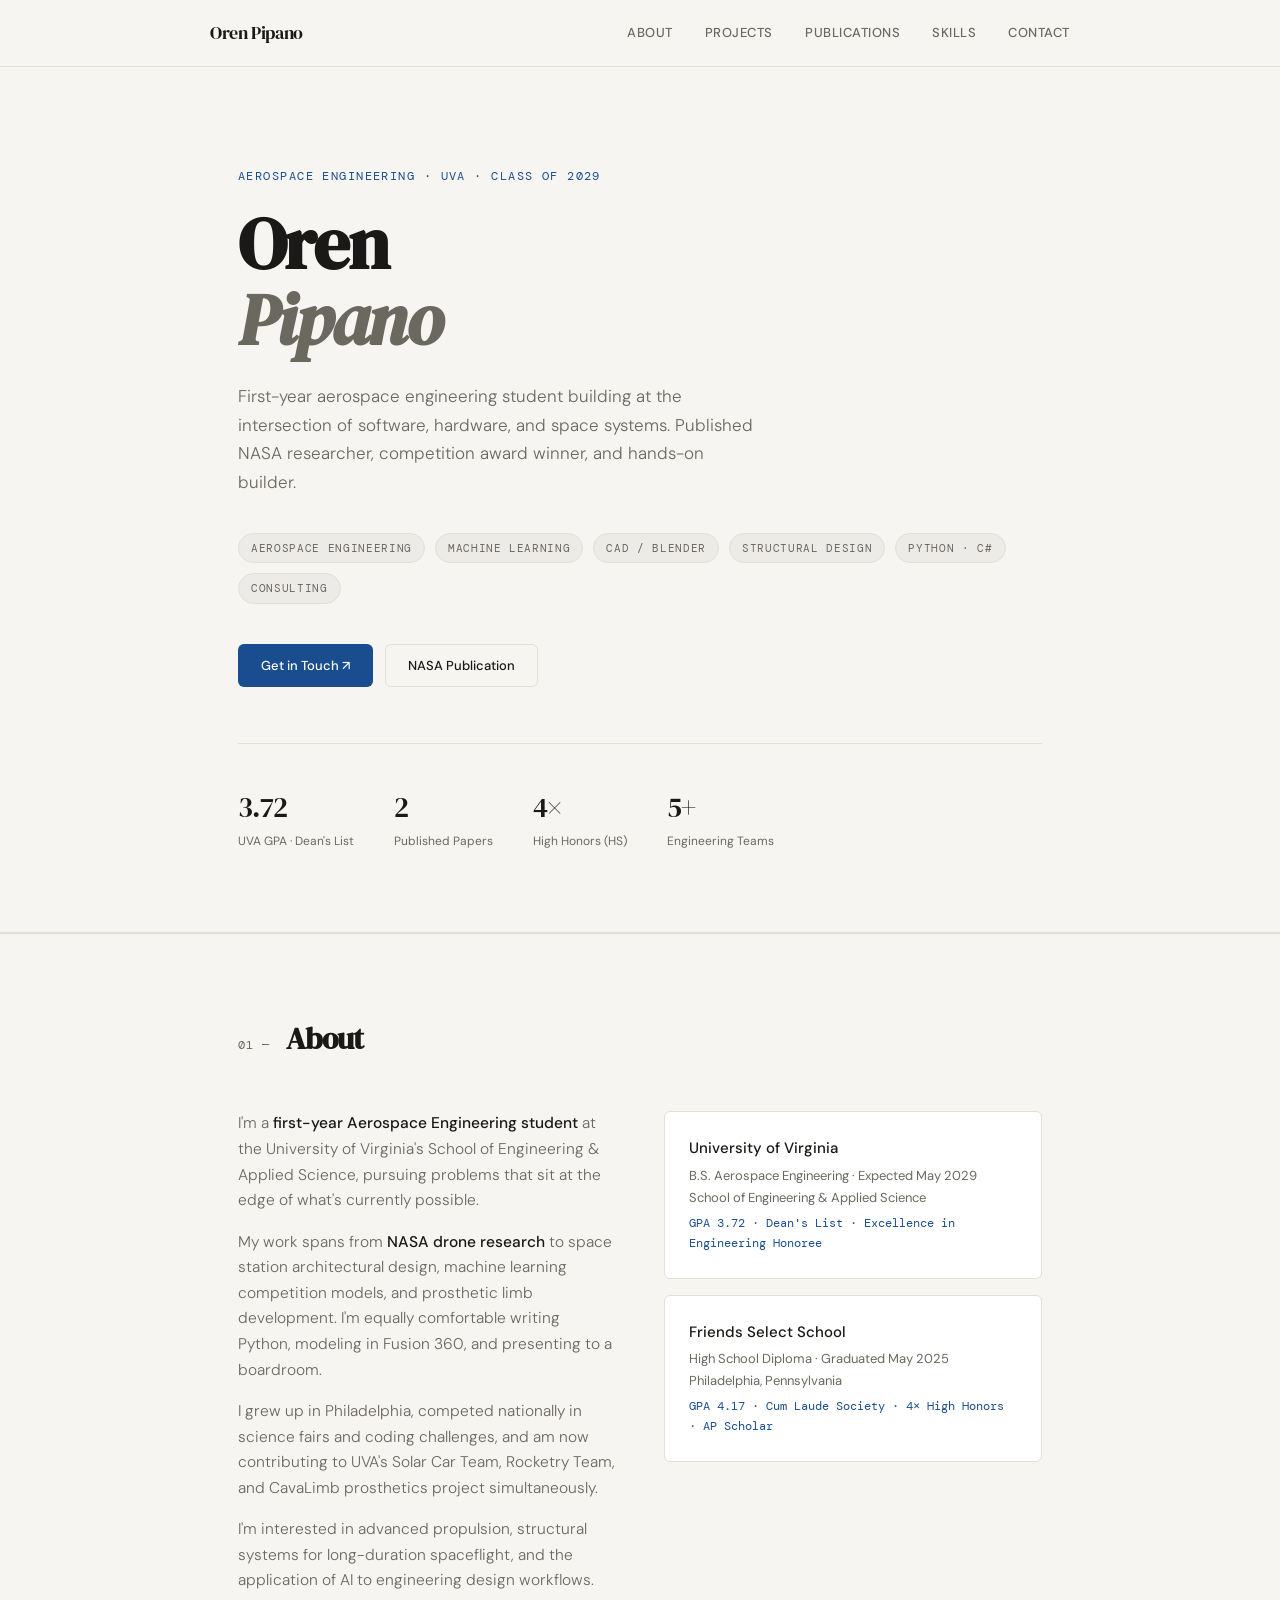
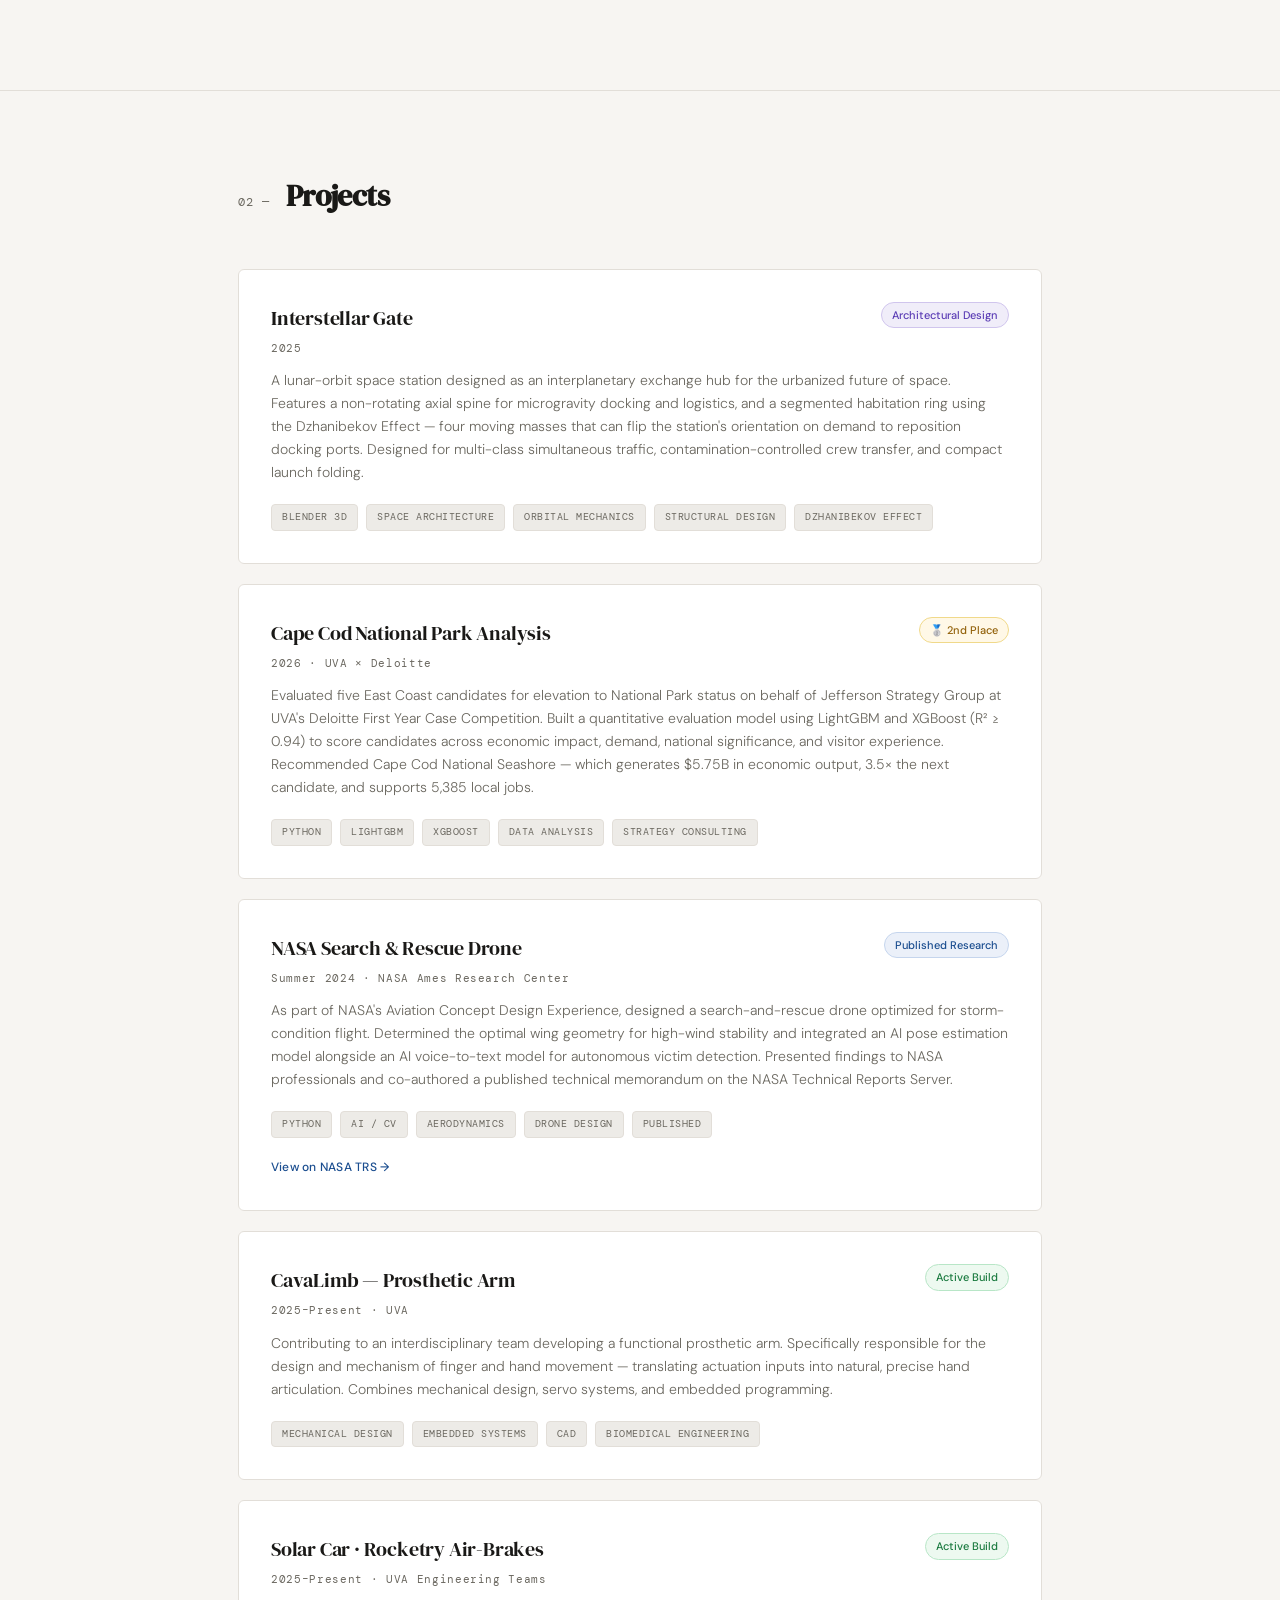
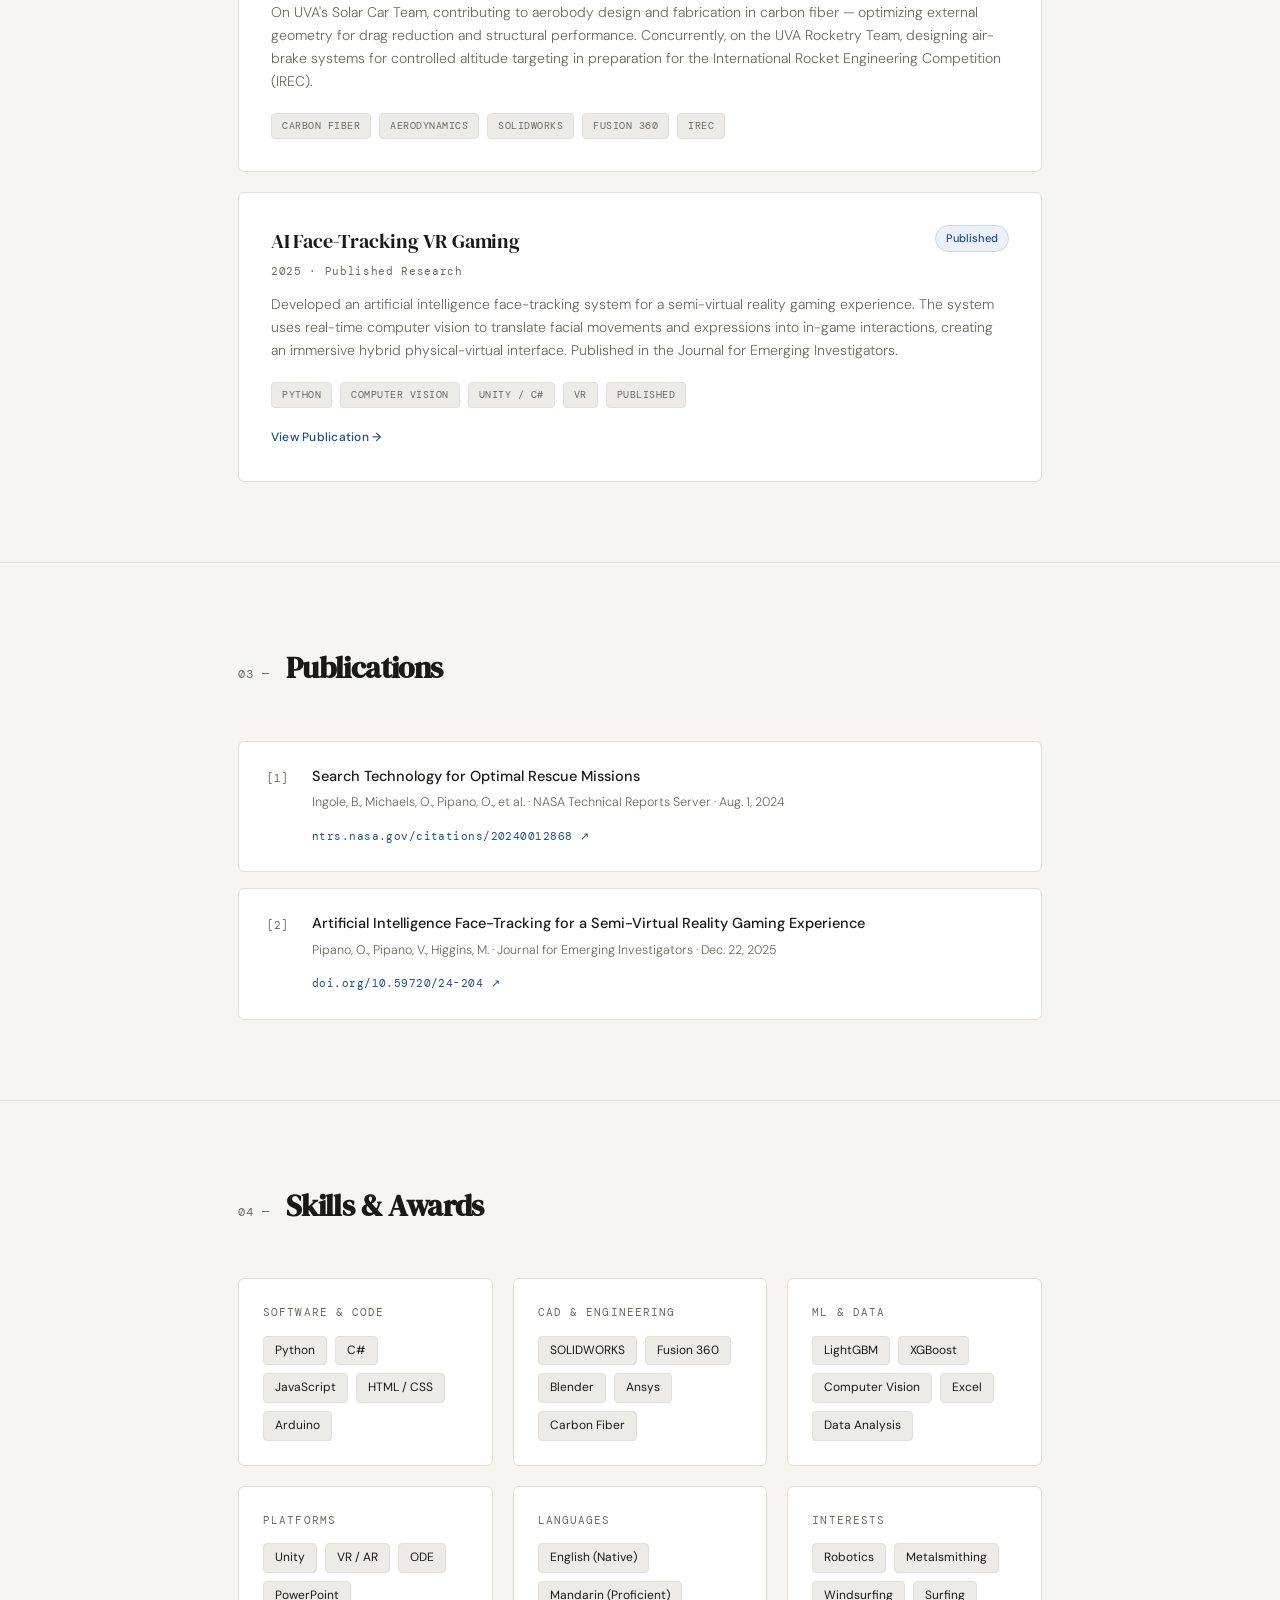
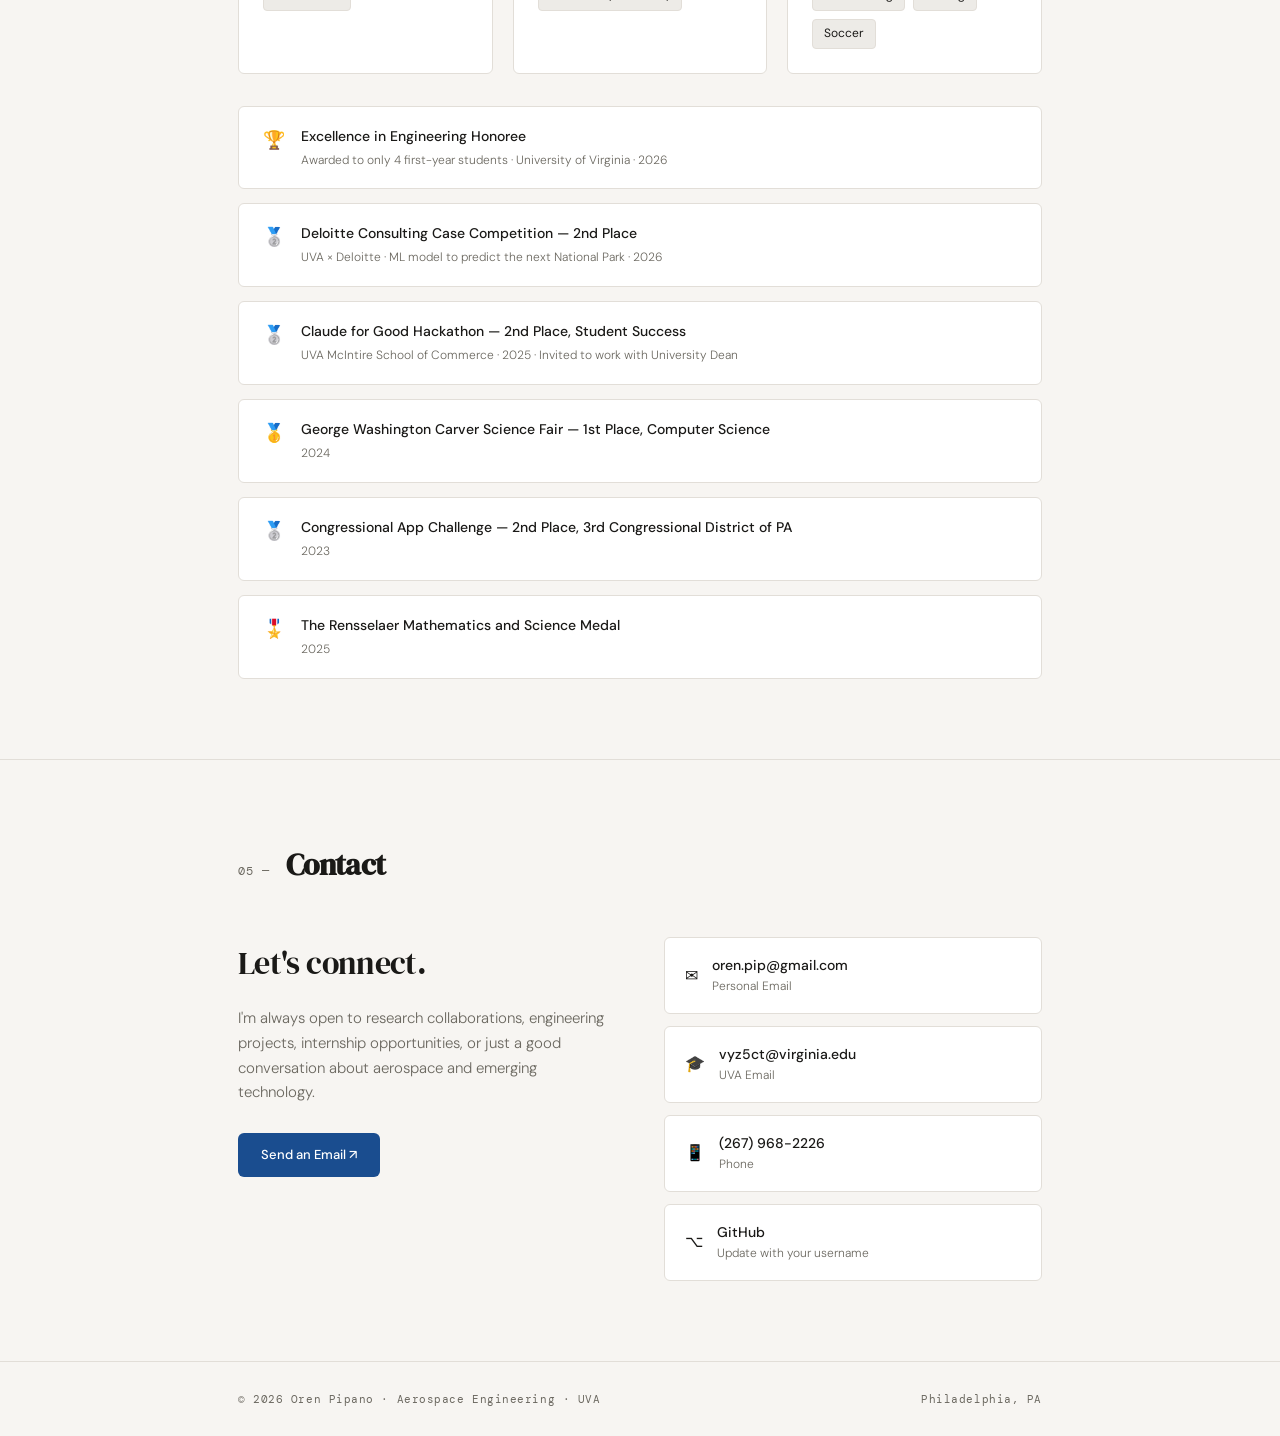
==== index (1).html @ 5d264f98 "Add files via upload" ====
<!DOCTYPE html>
<html lang="en">
<head>
  <meta charset="UTF-8" />
  <meta name="viewport" content="width=device-width, initial-scale=1.0" />
  <title>Oren Pipano — Aerospace Engineering</title>
  <link rel="preconnect" href="https://fonts.googleapis.com">
  <link rel="preconnect" href="https://fonts.gstatic.com" crossorigin>
  <link href="https://fonts.googleapis.com/css2?family=DM+Serif+Display:ital@0;1&family=DM+Mono:wght@300;400;500&family=DM+Sans:ital,opsz,wght@0,9..40,300;0,9..40,400;0,9..40,500;1,9..40,300&display=swap" rel="stylesheet">
  <style>
    /* ─── RESET & BASE ─────────────────────────────────── */
    *, *::before, *::after { box-sizing: border-box; margin: 0; padding: 0; }

    :root {
      --bg:        #F7F5F2;
      --surface:   #FFFFFF;
      --ink:       #1A1917;
      --ink-muted: #6B6860;
      --accent:    #1A4D8F;
      --accent-lt: #EBF0F9;
      --border:    #E2DED8;
      --tag-bg:    #EDEBE7;
      --radius:    6px;
      --max:       860px;
      --transition: 0.22s ease;
    }

    html { scroll-behavior: smooth; }

    body {
      font-family: 'DM Sans', sans-serif;
      background: var(--bg);
      color: var(--ink);
      font-size: 15px;
      line-height: 1.65;
      -webkit-font-smoothing: antialiased;
    }

    a { color: inherit; text-decoration: none; }
    img { display: block; max-width: 100%; }

    /* ─── LAYOUT ───────────────────────────────────────── */
    .container { max-width: var(--max); margin: 0 auto; padding: 0 28px; }

    section { padding: 80px 0; }
    section + section { border-top: 1px solid var(--border); }

    /* ─── NAV ──────────────────────────────────────────── */
    nav {
      position: sticky; top: 0; z-index: 100;
      background: rgba(247,245,242,0.92);
      backdrop-filter: blur(12px);
      border-bottom: 1px solid var(--border);
      padding: 18px 28px;
    }

    .nav-inner {
      max-width: var(--max); margin: 0 auto;
      display: flex; align-items: center; justify-content: space-between;
    }

    .nav-logo {
      font-family: 'DM Serif Display', serif;
      font-size: 18px; letter-spacing: -0.02em;
    }

    .nav-links {
      display: flex; gap: 32px; list-style: none;
    }

    .nav-links a {
      font-size: 13px; font-weight: 500; letter-spacing: 0.04em;
      text-transform: uppercase; color: var(--ink-muted);
      transition: color var(--transition);
    }
    .nav-links a:hover { color: var(--ink); }

    /* ─── HERO ─────────────────────────────────────────── */
    #hero {
      padding: 100px 0 80px;
      border-bottom: 1px solid var(--border);
    }

    .hero-eyebrow {
      font-family: 'DM Mono', monospace;
      font-size: 12px; font-weight: 400;
      letter-spacing: 0.12em; text-transform: uppercase;
      color: var(--accent); margin-bottom: 20px;
    }

    .hero-name {
      font-family: 'DM Serif Display', serif;
      font-size: clamp(42px, 7vw, 72px);
      line-height: 1.05; letter-spacing: -0.03em;
      margin-bottom: 24px;
    }

    .hero-name em {
      font-style: italic; color: var(--ink-muted);
    }

    .hero-desc {
      max-width: 520px;
      font-size: 17px; font-weight: 300;
      color: var(--ink-muted); line-height: 1.7;
      margin-bottom: 36px;
    }

    .hero-pills {
      display: flex; flex-wrap: wrap; gap: 10px;
      margin-bottom: 40px;
    }

    .pill {
      font-family: 'DM Mono', monospace;
      font-size: 11px; letter-spacing: 0.06em;
      text-transform: uppercase;
      background: var(--tag-bg); color: var(--ink-muted);
      border: 1px solid var(--border);
      padding: 5px 12px; border-radius: 100px;
    }

    .hero-cta {
      display: flex; gap: 12px; align-items: center;
    }

    .btn {
      display: inline-flex; align-items: center; gap: 8px;
      font-size: 13px; font-weight: 500;
      padding: 10px 22px; border-radius: var(--radius);
      transition: all var(--transition); cursor: pointer;
      border: 1px solid transparent;
    }

    .btn-primary {
      background: var(--accent); color: #fff;
    }
    .btn-primary:hover { background: #163f75; }

    .btn-ghost {
      background: transparent; color: var(--ink);
      border-color: var(--border);
    }
    .btn-ghost:hover { background: var(--surface); border-color: var(--ink-muted); }

    .hero-stats {
      display: flex; gap: 40px; margin-top: 56px;
      padding-top: 40px; border-top: 1px solid var(--border);
    }

    .stat-num {
      font-family: 'DM Serif Display', serif;
      font-size: 28px; letter-spacing: -0.02em;
    }

    .stat-label {
      font-size: 12px; color: var(--ink-muted);
      font-weight: 400; margin-top: 2px;
    }

    /* ─── SECTION HEADERS ──────────────────────────────── */
    .section-header {
      display: flex; align-items: baseline;
      gap: 16px; margin-bottom: 48px;
    }

    .section-title {
      font-family: 'DM Serif Display', serif;
      font-size: 30px; letter-spacing: -0.02em;
    }

    .section-num {
      font-family: 'DM Mono', monospace;
      font-size: 12px; color: var(--ink-muted);
      letter-spacing: 0.08em;
    }

    /* ─── ABOUT ────────────────────────────────────────── */
    .about-grid {
      display: grid; grid-template-columns: 1fr 1fr; gap: 48px;
    }

    .about-text p {
      color: var(--ink-muted); margin-bottom: 16px;
      font-weight: 300; font-size: 15.5px;
    }

    .about-text p strong { color: var(--ink); font-weight: 500; }

    .edu-card {
      background: var(--surface); border: 1px solid var(--border);
      border-radius: var(--radius); padding: 24px;
      margin-bottom: 16px;
    }

    .edu-school {
      font-weight: 500; font-size: 15px; margin-bottom: 4px;
    }
    .edu-degree {
      font-size: 13px; color: var(--ink-muted); margin-bottom: 6px;
    }
    .edu-gpa {
      font-family: 'DM Mono', monospace;
      font-size: 12px; color: var(--accent);
    }

    /* ─── PROJECTS ─────────────────────────────────────── */
    .projects-grid {
      display: grid; gap: 20px;
    }

    .project-card {
      background: var(--surface);
      border: 1px solid var(--border);
      border-radius: var(--radius);
      padding: 32px;
      transition: all var(--transition);
      position: relative; overflow: hidden;
    }

    .project-card::before {
      content: '';
      position: absolute; left: 0; top: 0; bottom: 0;
      width: 3px; background: var(--accent);
      transform: scaleY(0); transform-origin: bottom;
      transition: transform 0.3s ease;
    }

    .project-card:hover { border-color: #c8c4be; box-shadow: 0 4px 24px rgba(0,0,0,0.07); }
    .project-card:hover::before { transform: scaleY(1); }

    .project-top {
      display: flex; justify-content: space-between;
      align-items: flex-start; margin-bottom: 12px;
    }

    .project-title {
      font-family: 'DM Serif Display', serif;
      font-size: 20px; letter-spacing: -0.01em;
    }

    .project-year {
      font-family: 'DM Mono', monospace;
      font-size: 11px; color: var(--ink-muted);
      letter-spacing: 0.06em; margin-top: 4px;
    }

    .project-badge {
      font-size: 11px; font-weight: 500;
      padding: 3px 10px; border-radius: 100px;
      white-space: nowrap;
    }

    .badge-award { background: #FFF8E7; color: #92610A; border: 1px solid #F0D98A; }
    .badge-research { background: #EBF0F9; color: var(--accent); border: 1px solid #C5D5ED; }
    .badge-design { background: #F0EDF9; color: #5B3DB5; border: 1px solid #D0C5ED; }
    .badge-engineering { background: #EDF9F0; color: #1A7A3F; border: 1px solid #B8E6C7; }
    .badge-placeholder { background: var(--tag-bg); color: var(--ink-muted); border: 1px solid var(--border); }

    .project-desc {
      font-size: 14px; color: var(--ink-muted);
      font-weight: 300; line-height: 1.65;
      margin-bottom: 20px;
    }

    .project-tags {
      display: flex; flex-wrap: wrap; gap: 8px;
    }

    .tag {
      font-family: 'DM Mono', monospace;
      font-size: 10px; letter-spacing: 0.05em; text-transform: uppercase;
      background: var(--tag-bg); color: var(--ink-muted);
      border: 1px solid var(--border);
      padding: 4px 10px; border-radius: 4px;
    }

    .project-link {
      display: inline-flex; align-items: center; gap: 6px;
      margin-top: 20px;
      font-size: 12px; font-weight: 500; color: var(--accent);
      letter-spacing: 0.02em;
      transition: gap var(--transition);
    }
    .project-link:hover { gap: 10px; }



    /* ─── PUBLICATIONS ─────────────────────────────────── */
    .pub-list { display: grid; gap: 16px; }

    .pub-card {
      background: var(--surface);
      border: 1px solid var(--border);
      border-radius: var(--radius);
      padding: 24px 28px;
      display: flex; gap: 24px;
      align-items: flex-start;
      transition: border-color var(--transition);
    }
    .pub-card:hover { border-color: #c8c4be; }

    .pub-num {
      font-family: 'DM Mono', monospace;
      font-size: 11px; color: var(--ink-muted);
      margin-top: 3px; flex-shrink: 0;
    }

    .pub-title {
      font-size: 14.5px; font-weight: 500;
      margin-bottom: 6px; line-height: 1.4;
    }

    .pub-meta {
      font-size: 12.5px; color: var(--ink-muted);
      font-weight: 300; margin-bottom: 10px;
    }

    .pub-link {
      font-family: 'DM Mono', monospace;
      font-size: 11px; color: var(--accent);
      letter-spacing: 0.04em;
    }

    /* ─── SKILLS ───────────────────────────────────────── */
    .skills-grid {
      display: grid; grid-template-columns: repeat(3, 1fr); gap: 20px;
    }

    .skill-group {
      background: var(--surface);
      border: 1px solid var(--border);
      border-radius: var(--radius);
      padding: 24px;
    }

    .skill-group-title {
      font-family: 'DM Mono', monospace;
      font-size: 11px; letter-spacing: 0.1em; text-transform: uppercase;
      color: var(--ink-muted); margin-bottom: 14px;
    }

    .skill-items {
      display: flex; flex-wrap: wrap; gap: 8px;
    }

    .skill-chip {
      font-size: 12px; font-weight: 400;
      background: var(--tag-bg); color: var(--ink);
      border: 1px solid var(--border);
      padding: 4px 11px; border-radius: 4px;
    }

    /* Awards */
    .awards-list { display: grid; gap: 14px; margin-top: 32px; }

    .award-item {
      display: flex; gap: 16px; align-items: flex-start;
      padding: 18px 24px;
      background: var(--surface);
      border: 1px solid var(--border);
      border-radius: var(--radius);
    }

    .award-icon {
      font-size: 18px; flex-shrink: 0; margin-top: 1px;
    }

    .award-name {
      font-size: 14px; font-weight: 500; margin-bottom: 3px;
    }

    .award-org {
      font-size: 12px; color: var(--ink-muted); font-weight: 300;
    }

    /* ─── CONTACT ──────────────────────────────────────── */
    #contact { padding: 80px 0; }

    .contact-inner {
      display: grid; grid-template-columns: 1fr 1fr; gap: 48px;
      align-items: start;
    }

    .contact-heading {
      font-family: 'DM Serif Display', serif;
      font-size: 32px; letter-spacing: -0.02em;
      margin-bottom: 16px;
    }

    .contact-sub {
      font-size: 15px; color: var(--ink-muted);
      font-weight: 300; margin-bottom: 28px; line-height: 1.65;
    }

    .contact-links { display: grid; gap: 12px; }

    .contact-link-item {
      display: flex; align-items: center; gap: 14px;
      padding: 16px 20px;
      background: var(--surface);
      border: 1px solid var(--border);
      border-radius: var(--radius);
      font-size: 14px; font-weight: 500;
      transition: all var(--transition);
    }
    .contact-link-item:hover {
      border-color: var(--accent);
      background: var(--accent-lt);
      color: var(--accent);
    }

    .contact-icon { font-size: 16px; }

    .contact-detail {
      font-size: 12px; color: var(--ink-muted); font-weight: 300;
    }

    /* ─── FOOTER ───────────────────────────────────────── */
    footer {
      border-top: 1px solid var(--border);
      padding: 28px;
      display: flex; justify-content: space-between; align-items: center;
    }

    .footer-text {
      font-family: 'DM Mono', monospace;
      font-size: 11px; color: var(--ink-muted); letter-spacing: 0.05em;
    }

    /* ─── RESPONSIVE ───────────────────────────────────── */

    /* Prevent any horizontal overflow */
    html, body { overflow-x: hidden; width: 100%; }

    /* Fluid container */
    .container { 
      width: 100%; 
      padding: 0 clamp(16px, 4vw, 28px); 
    }

    @media (max-width: 900px) {
      .skills-grid { grid-template-columns: repeat(2, 1fr); }
    }

    @media (max-width: 720px) {
      :root { --max: 100%; }
      .about-grid, .contact-inner { grid-template-columns: 1fr; gap: 32px; }
      .skills-grid { grid-template-columns: repeat(2, 1fr); gap: 14px; }

      section { padding: 56px 0; }

      .hero-name { font-size: clamp(36px, 10vw, 56px); }
      .hero-desc { font-size: 15px; }

      .hero-stats { 
        gap: 20px; flex-wrap: wrap; 
        padding-top: 28px; margin-top: 36px;
      }
      .stat-num { font-size: 22px; }

      .hero-pills { gap: 8px; }
      .pill { font-size: 10px; padding: 4px 10px; }

      .nav-links { display: none; }

      .project-top { flex-direction: column; gap: 8px; }
      .project-badge { align-self: flex-start; }

      .pub-card { flex-direction: column; gap: 8px; }
      .pub-num { display: none; }

      .hero-cta { flex-wrap: wrap; }
      .btn { font-size: 13px; padding: 9px 18px; }

      footer .container { flex-direction: column; gap: 6px; text-align: center; }
    }

    @media (max-width: 480px) {
      .skills-grid { grid-template-columns: 1fr; }
      .hero-stats { gap: 16px; }
      .section-title { font-size: 26px; }
      .contact-heading { font-size: 26px; }
      nav { padding: 14px 16px; }
    }

    /* ─── FADE IN ANIMATION ────────────────────────────── */
    @keyframes fadeUp {
      from { opacity: 0; transform: translateY(18px); }
      to   { opacity: 1; transform: translateY(0); }
    }

    .fade-in {
      opacity: 0;
      animation: fadeUp 0.55s ease forwards;
    }
    .fade-in:nth-child(1) { animation-delay: 0.05s; }
    .fade-in:nth-child(2) { animation-delay: 0.15s; }
    .fade-in:nth-child(3) { animation-delay: 0.25s; }
    .fade-in:nth-child(4) { animation-delay: 0.35s; }

  </style>
</head>
<body>

  <!-- ─── NAV ──────────────────────────────────────────── -->
  <nav>
    <div class="nav-inner">
      <span class="nav-logo">Oren Pipano</span>
      <ul class="nav-links">
        <li><a href="#about">About</a></li>
        <li><a href="#projects">Projects</a></li>
        <li><a href="#publications">Publications</a></li>
        <li><a href="#skills">Skills</a></li>
        <li><a href="#contact">Contact</a></li>
      </ul>
    </div>
  </nav>

  <!-- ─── HERO ──────────────────────────────────────────── -->
  <section id="hero">
    <div class="container">
      <p class="hero-eyebrow fade-in">Aerospace Engineering · UVA · Class of 2029</p>
      <h1 class="hero-name fade-in">
        Oren<br><em>Pipano</em>
      </h1>
      <p class="hero-desc fade-in">
        First-year aerospace engineering student building at the intersection of software, hardware, and space systems. Published NASA researcher, competition award winner, and hands-on builder.
      </p>
      <div class="hero-pills fade-in">
        <span class="pill">Aerospace Engineering</span>
        <span class="pill">Machine Learning</span>
        <span class="pill">CAD / Blender</span>
        <span class="pill">Structural Design</span>
        <span class="pill">Python · C#</span>
        <span class="pill">Consulting</span>
      </div>
      <div class="hero-cta fade-in">
        <a href="mailto:oren.pip@gmail.com" class="btn btn-primary">Get in Touch ↗</a>
        <a href="https://ntrs.nasa.gov/citations/20240012868" target="_blank" class="btn btn-ghost">NASA Publication</a>
      </div>
      <div class="hero-stats fade-in">
        <div>
          <div class="stat-num">3.72</div>
          <div class="stat-label">UVA GPA · Dean's List</div>
        </div>
        <div>
          <div class="stat-num">2</div>
          <div class="stat-label">Published Papers</div>
        </div>
        <div>
          <div class="stat-num">4×</div>
          <div class="stat-label">High Honors (HS)</div>
        </div>
        <div>
          <div class="stat-num">5+</div>
          <div class="stat-label">Engineering Teams</div>
        </div>
      </div>
    </div>
  </section>

  <!-- ─── ABOUT ─────────────────────────────────────────── -->
  <section id="about">
    <div class="container">
      <div class="section-header">
        <span class="section-num">01 —</span>
        <h2 class="section-title">About</h2>
      </div>
      <div class="about-grid">
        <div class="about-text">
          <p>
            I'm a <strong>first-year Aerospace Engineering student</strong> at the University of Virginia's School of Engineering & Applied Science, pursuing problems that sit at the edge of what's currently possible.
          </p>
          <p>
            My work spans from <strong>NASA drone research</strong> to space station architectural design, machine learning competition models, and prosthetic limb development. I'm equally comfortable writing Python, modeling in Fusion 360, and presenting to a boardroom.
          </p>
          <p>
            I grew up in Philadelphia, competed nationally in science fairs and coding challenges, and am now contributing to UVA's Solar Car Team, Rocketry Team, and CavaLimb prosthetics project simultaneously.
          </p>
          <p>
            I'm interested in advanced propulsion, structural systems for long-duration spaceflight, and the application of AI to engineering design workflows.
          </p>
        </div>
        <div class="about-edu">
          <div class="edu-card">
            <div class="edu-school">University of Virginia</div>
            <div class="edu-degree">B.S. Aerospace Engineering · Expected May 2029<br>School of Engineering & Applied Science</div>
            <div class="edu-gpa">GPA 3.72 · Dean's List · Excellence in Engineering Honoree</div>
          </div>
          <div class="edu-card">
            <div class="edu-school">Friends Select School</div>
            <div class="edu-degree">High School Diploma · Graduated May 2025<br>Philadelphia, Pennsylvania</div>
            <div class="edu-gpa">GPA 4.17 · Cum Laude Society · 4× High Honors · AP Scholar</div>
          </div>
        </div>
      </div>
    </div>
  </section>

  <!-- ─── PROJECTS ──────────────────────────────────────── -->
  <section id="projects">
    <div class="container">
      <div class="section-header">
        <span class="section-num">02 —</span>
        <h2 class="section-title">Projects</h2>
      </div>

      <!-- ════════════════════════════════════════════════
           TO ADD A NEW PROJECT: Copy one <div class="project-card"> block,
           paste it below the last card (before the .project-add div),
           and update the fields. Change badge class to one of:
           badge-award / badge-research / badge-design / badge-engineering
      ═══════════════════════════════════════════════════ -->
      <div class="projects-grid">

        <!-- PROJECT 1: Interstellar Gate -->
        <div class="project-card">
          <div class="project-top">
            <div>
              <div class="project-title">Interstellar Gate</div>
              <div class="project-year">2025</div>
            </div>
            <span class="project-badge badge-design">Architectural Design</span>
          </div>
          <p class="project-desc">
            A lunar-orbit space station designed as an interplanetary exchange hub for the urbanized future of space. Features a non-rotating axial spine for microgravity docking and logistics, and a segmented habitation ring using the Dzhanibekov Effect — four moving masses that can flip the station's orientation on demand to reposition docking ports. Designed for multi-class simultaneous traffic, contamination-controlled crew transfer, and compact launch folding.
          </p>
          <div class="project-tags">
            <span class="tag">Blender 3D</span>
            <span class="tag">Space Architecture</span>
            <span class="tag">Orbital Mechanics</span>
            <span class="tag">Structural Design</span>
            <span class="tag">Dzhanibekov Effect</span>
          </div>
        </div>

        <!-- PROJECT 2: Deloitte Case Competition -->
        <div class="project-card">
          <div class="project-top">
            <div>
              <div class="project-title">Cape Cod National Park Analysis</div>
              <div class="project-year">2026 · UVA × Deloitte</div>
            </div>
            <span class="project-badge badge-award">🥈 2nd Place</span>
          </div>
          <p class="project-desc">
            Evaluated five East Coast candidates for elevation to National Park status on behalf of Jefferson Strategy Group at UVA's Deloitte First Year Case Competition. Built a quantitative evaluation model using LightGBM and XGBoost (R² ≥ 0.94) to score candidates across economic impact, demand, national significance, and visitor experience. Recommended Cape Cod National Seashore — which generates $5.75B in economic output, 3.5× the next candidate, and supports 5,385 local jobs.
          </p>
          <div class="project-tags">
            <span class="tag">Python</span>
            <span class="tag">LightGBM</span>
            <span class="tag">XGBoost</span>
            <span class="tag">Data Analysis</span>
            <span class="tag">Strategy Consulting</span>
          </div>
        </div>

        <!-- PROJECT 3: NASA Internship -->
        <div class="project-card">
          <div class="project-top">
            <div>
              <div class="project-title">NASA Search & Rescue Drone</div>
              <div class="project-year">Summer 2024 · NASA Ames Research Center</div>
            </div>
            <span class="project-badge badge-research">Published Research</span>
          </div>
          <p class="project-desc">
            As part of NASA's Aviation Concept Design Experience, designed a search-and-rescue drone optimized for storm-condition flight. Determined the optimal wing geometry for high-wind stability and integrated an AI pose estimation model alongside an AI voice-to-text model for autonomous victim detection. Presented findings to NASA professionals and co-authored a published technical memorandum on the NASA Technical Reports Server.
          </p>
          <div class="project-tags">
            <span class="tag">Python</span>
            <span class="tag">AI / CV</span>
            <span class="tag">Aerodynamics</span>
            <span class="tag">Drone Design</span>
            <span class="tag">Published</span>
          </div>
          <a href="https://ntrs.nasa.gov/citations/20240012868" target="_blank" class="project-link">
            View on NASA TRS →
          </a>
        </div>

        <!-- PROJECT 4: CavaLimb -->
        <div class="project-card">
          <div class="project-top">
            <div>
              <div class="project-title">CavaLimb — Prosthetic Arm</div>
              <div class="project-year">2025–Present · UVA</div>
            </div>
            <span class="project-badge badge-engineering">Active Build</span>
          </div>
          <p class="project-desc">
            Contributing to an interdisciplinary team developing a functional prosthetic arm. Specifically responsible for the design and mechanism of finger and hand movement — translating actuation inputs into natural, precise hand articulation. Combines mechanical design, servo systems, and embedded programming.
          </p>
          <div class="project-tags">
            <span class="tag">Mechanical Design</span>
            <span class="tag">Embedded Systems</span>
            <span class="tag">CAD</span>
            <span class="tag">Biomedical Engineering</span>
          </div>
        </div>

        <!-- PROJECT 5: Solar Car & Rocketry -->
        <div class="project-card">
          <div class="project-top">
            <div>
              <div class="project-title">Solar Car · Rocketry Air-Brakes</div>
              <div class="project-year">2025–Present · UVA Engineering Teams</div>
            </div>
            <span class="project-badge badge-engineering">Active Build</span>
          </div>
          <p class="project-desc">
            On UVA's Solar Car Team, contributing to aerobody design and fabrication in carbon fiber — optimizing external geometry for drag reduction and structural performance. Concurrently, on the UVA Rocketry Team, designing air-brake systems for controlled altitude targeting in preparation for the International Rocket Engineering Competition (IREC).
          </p>
          <div class="project-tags">
            <span class="tag">Carbon Fiber</span>
            <span class="tag">Aerodynamics</span>
            <span class="tag">SOLIDWORKS</span>
            <span class="tag">Fusion 360</span>
            <span class="tag">IREC</span>
          </div>
        </div>

        <!-- PROJECT 6: AI Face Tracking -->
        <div class="project-card">
          <div class="project-top">
            <div>
              <div class="project-title">AI Face-Tracking VR Gaming</div>
              <div class="project-year">2025 · Published Research</div>
            </div>
            <span class="project-badge badge-research">Published</span>
          </div>
          <p class="project-desc">
            Developed an artificial intelligence face-tracking system for a semi-virtual reality gaming experience. The system uses real-time computer vision to translate facial movements and expressions into in-game interactions, creating an immersive hybrid physical-virtual interface. Published in the Journal for Emerging Investigators.
          </p>
          <div class="project-tags">
            <span class="tag">Python</span>
            <span class="tag">Computer Vision</span>
            <span class="tag">Unity / C#</span>
            <span class="tag">VR</span>
            <span class="tag">Published</span>
          </div>
          <a href="https://doi.org/10.59720/24-204" target="_blank" class="project-link">
            View Publication →
          </a>
        </div>



      </div>
    </div>
  </section>

  <!-- ─── PUBLICATIONS ──────────────────────────────────── -->
  <section id="publications">
    <div class="container">
      <div class="section-header">
        <span class="section-num">03 —</span>
        <h2 class="section-title">Publications</h2>
      </div>
      <div class="pub-list">

        <!-- ════════ TO ADD A PUBLICATION: Copy a pub-card block and update ════════ -->

        <div class="pub-card">
          <div class="pub-num">[1]</div>
          <div>
            <div class="pub-title">Search Technology for Optimal Rescue Missions</div>
            <div class="pub-meta">Ingole, B., Michaels, O., Pipano, O., et al. · NASA Technical Reports Server · Aug. 1, 2024</div>
            <a href="https://ntrs.nasa.gov/citations/20240012868" target="_blank" class="pub-link">ntrs.nasa.gov/citations/20240012868 ↗</a>
          </div>
        </div>

        <div class="pub-card">
          <div class="pub-num">[2]</div>
          <div>
            <div class="pub-title">Artificial Intelligence Face-Tracking for a Semi-Virtual Reality Gaming Experience</div>
            <div class="pub-meta">Pipano, O., Pipano, V., Higgins, M. · Journal for Emerging Investigators · Dec. 22, 2025</div>
            <a href="https://doi.org/10.59720/24-204" target="_blank" class="pub-link">doi.org/10.59720/24-204 ↗</a>
          </div>
        </div>

      </div>
    </div>
  </section>

  <!-- ─── SKILLS & AWARDS ───────────────────────────────── -->
  <section id="skills">
    <div class="container">
      <div class="section-header">
        <span class="section-num">04 —</span>
        <h2 class="section-title">Skills &amp; Awards</h2>
      </div>

      <div class="skills-grid">
        <div class="skill-group">
          <div class="skill-group-title">Software & Code</div>
          <div class="skill-items">
            <span class="skill-chip">Python</span>
            <span class="skill-chip">C#</span>
            <span class="skill-chip">JavaScript</span>
            <span class="skill-chip">HTML / CSS</span>
            <span class="skill-chip">Arduino</span>
          </div>
        </div>
        <div class="skill-group">
          <div class="skill-group-title">CAD & Engineering</div>
          <div class="skill-items">
            <span class="skill-chip">SOLIDWORKS</span>
            <span class="skill-chip">Fusion 360</span>
            <span class="skill-chip">Blender</span>
            <span class="skill-chip">Ansys</span>
            <span class="skill-chip">Carbon Fiber</span>
          </div>
        </div>
        <div class="skill-group">
          <div class="skill-group-title">ML & Data</div>
          <div class="skill-items">
            <span class="skill-chip">LightGBM</span>
            <span class="skill-chip">XGBoost</span>
            <span class="skill-chip">Computer Vision</span>
            <span class="skill-chip">Excel</span>
            <span class="skill-chip">Data Analysis</span>
          </div>
        </div>
        <div class="skill-group">
          <div class="skill-group-title">Platforms</div>
          <div class="skill-items">
            <span class="skill-chip">Unity</span>
            <span class="skill-chip">VR / AR</span>
            <span class="skill-chip">ODE</span>
            <span class="skill-chip">PowerPoint</span>
          </div>
        </div>
        <div class="skill-group">
          <div class="skill-group-title">Languages</div>
          <div class="skill-items">
            <span class="skill-chip">English (Native)</span>
            <span class="skill-chip">Mandarin (Proficient)</span>
          </div>
        </div>
        <div class="skill-group">
          <div class="skill-group-title">Interests</div>
          <div class="skill-items">
            <span class="skill-chip">Robotics</span>
            <span class="skill-chip">Metalsmithing</span>
            <span class="skill-chip">Windsurfing</span>
            <span class="skill-chip">Surfing</span>
            <span class="skill-chip">Soccer</span>
          </div>
        </div>
      </div>

      <div class="awards-list">
        <div class="award-item">
          <div class="award-icon">🏆</div>
          <div>
            <div class="award-name">Excellence in Engineering Honoree</div>
            <div class="award-org">Awarded to only 4 first-year students · University of Virginia · 2026</div>
          </div>
        </div>
        <div class="award-item">
          <div class="award-icon">🥈</div>
          <div>
            <div class="award-name">Deloitte Consulting Case Competition — 2nd Place</div>
            <div class="award-org">UVA × Deloitte · ML model to predict the next National Park · 2026</div>
          </div>
        </div>
        <div class="award-item">
          <div class="award-icon">🥈</div>
          <div>
            <div class="award-name">Claude for Good Hackathon — 2nd Place, Student Success</div>
            <div class="award-org">UVA McIntire School of Commerce · 2025 · Invited to work with University Dean</div>
          </div>
        </div>
        <div class="award-item">
          <div class="award-icon">🥇</div>
          <div>
            <div class="award-name">George Washington Carver Science Fair — 1st Place, Computer Science</div>
            <div class="award-org">2024</div>
          </div>
        </div>
        <div class="award-item">
          <div class="award-icon">🥈</div>
          <div>
            <div class="award-name">Congressional App Challenge — 2nd Place, 3rd Congressional District of PA</div>
            <div class="award-org">2023</div>
          </div>
        </div>
        <div class="award-item">
          <div class="award-icon">🎖️</div>
          <div>
            <div class="award-name">The Rensselaer Mathematics and Science Medal</div>
            <div class="award-org">2025</div>
          </div>
        </div>
      </div>

    </div>
  </section>

  <!-- ─── CONTACT ───────────────────────────────────────── -->
  <section id="contact">
    <div class="container">
      <div class="section-header">
        <span class="section-num">05 —</span>
        <h2 class="section-title">Contact</h2>
      </div>
      <div class="contact-inner">
        <div>
          <p class="contact-heading">Let's connect.</p>
          <p class="contact-sub">
            I'm always open to research collaborations, engineering projects, internship opportunities, or just a good conversation about aerospace and emerging technology.
          </p>
          <a href="mailto:oren.pip@gmail.com" class="btn btn-primary">Send an Email ↗</a>
        </div>
        <div class="contact-links">
          <a href="mailto:oren.pip@gmail.com" class="contact-link-item">
            <span class="contact-icon">✉</span>
            <div>
              <div>oren.pip@gmail.com</div>
              <div class="contact-detail">Personal Email</div>
            </div>
          </a>
          <a href="mailto:vyz5ct@virginia.edu" class="contact-link-item">
            <span class="contact-icon">🎓</span>
            <div>
              <div>vyz5ct@virginia.edu</div>
              <div class="contact-detail">UVA Email</div>
            </div>
          </a>
          <a href="tel:+12679682226" class="contact-link-item">
            <span class="contact-icon">📱</span>
            <div>
              <div>(267) 968-2226</div>
              <div class="contact-detail">Phone</div>
            </div>
          </a>
          <!-- Update href below with your GitHub URL once you have it -->
          <a href="https://github.com/" target="_blank" class="contact-link-item">
            <span class="contact-icon">⌥</span>
            <div>
              <div>GitHub</div>
              <div class="contact-detail">Update with your username</div>
            </div>
          </a>
        </div>
      </div>
    </div>
  </section>

  <!-- ─── FOOTER ────────────────────────────────────────── -->
  <footer>
    <div class="container" style="display:flex;justify-content:space-between;align-items:center;width:100%;">
      <span class="footer-text">© 2026 Oren Pipano · Aerospace Engineering · UVA</span>
      <span class="footer-text">Philadelphia, PA</span>
    </div>
  </footer>

</body>
</html>
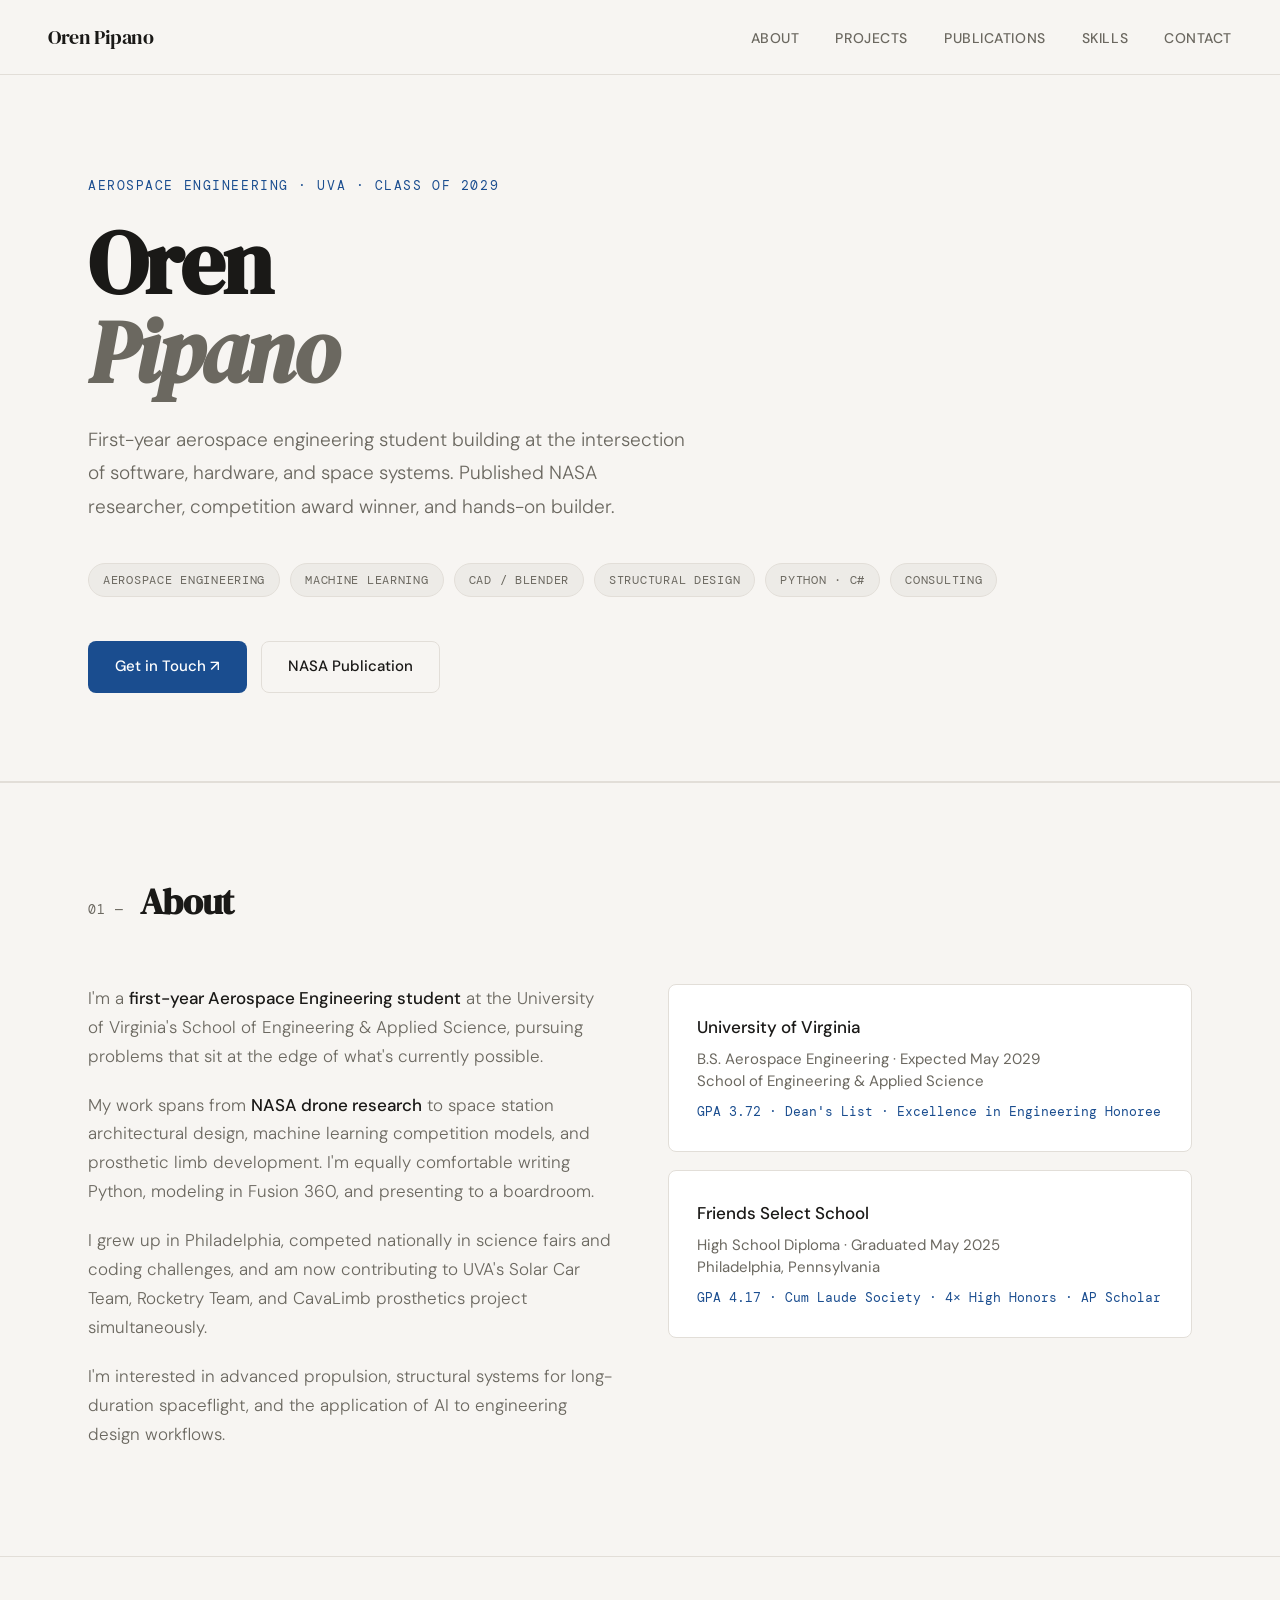
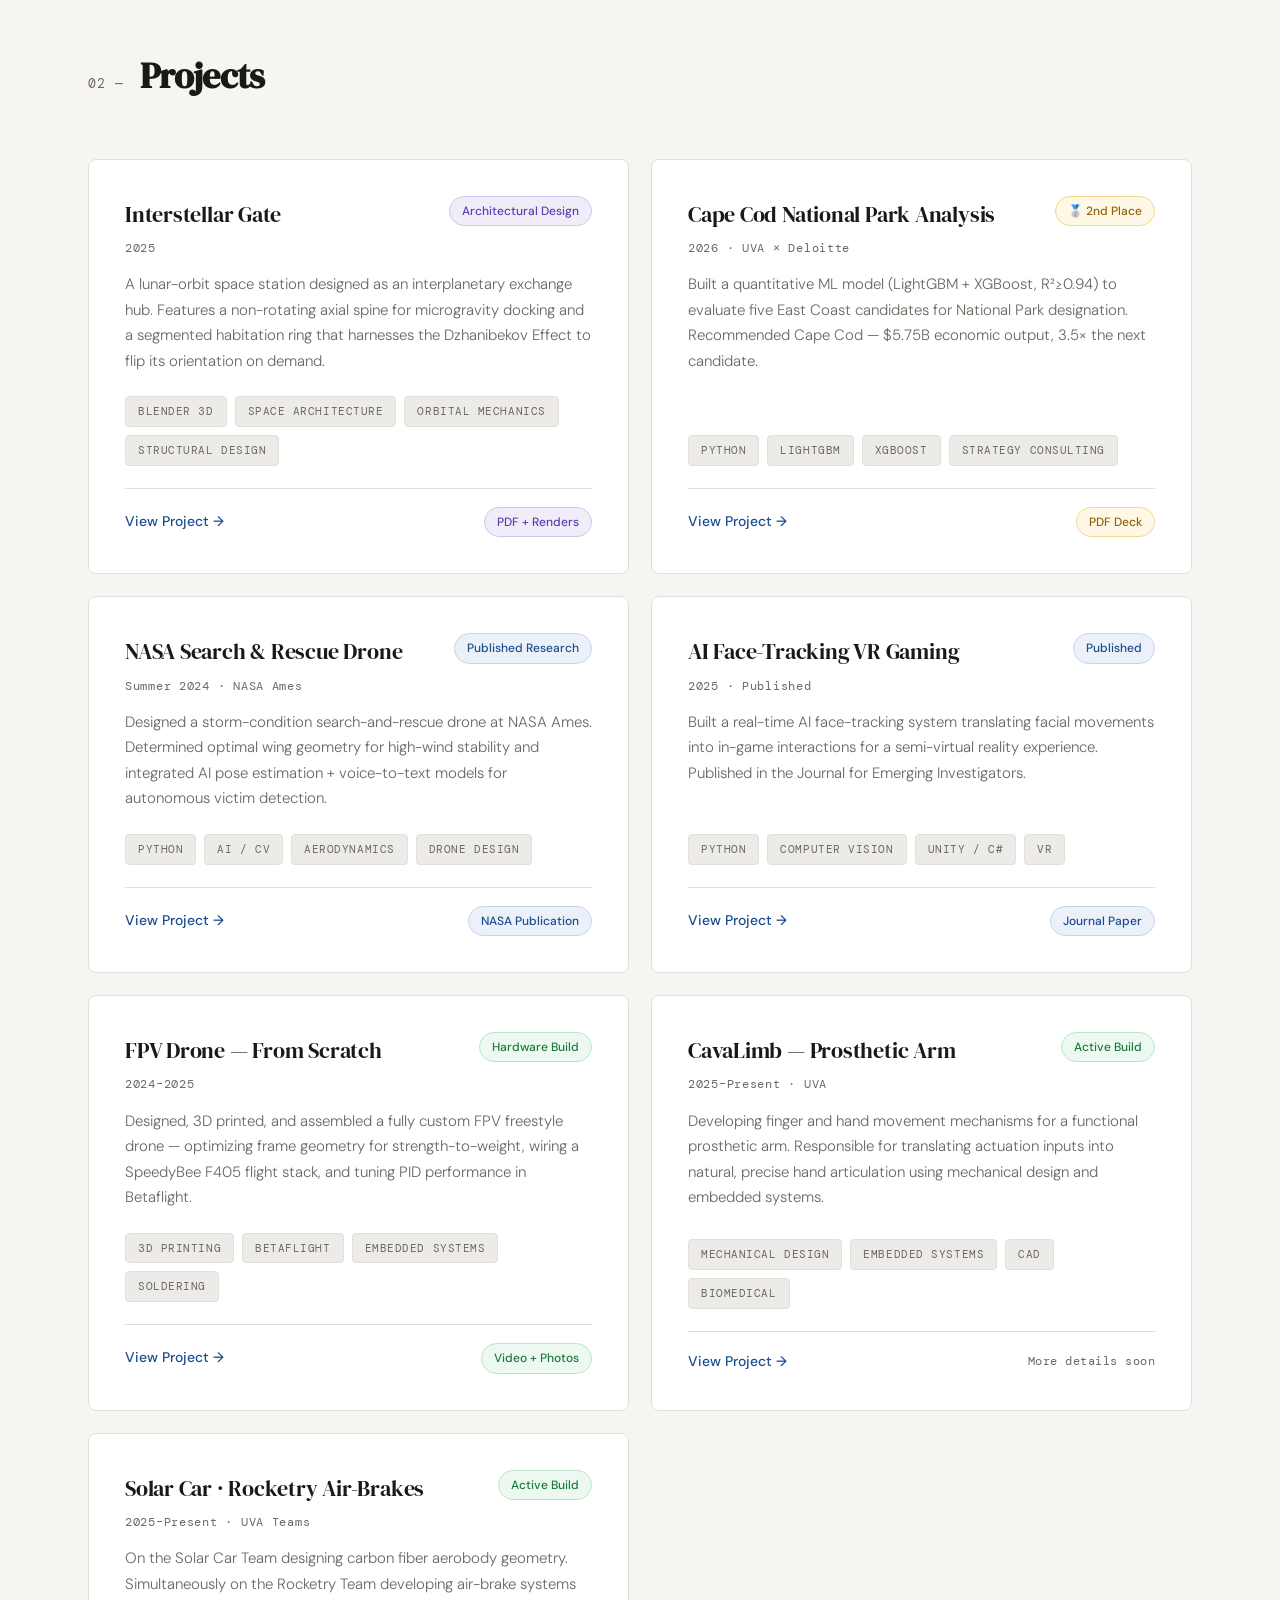
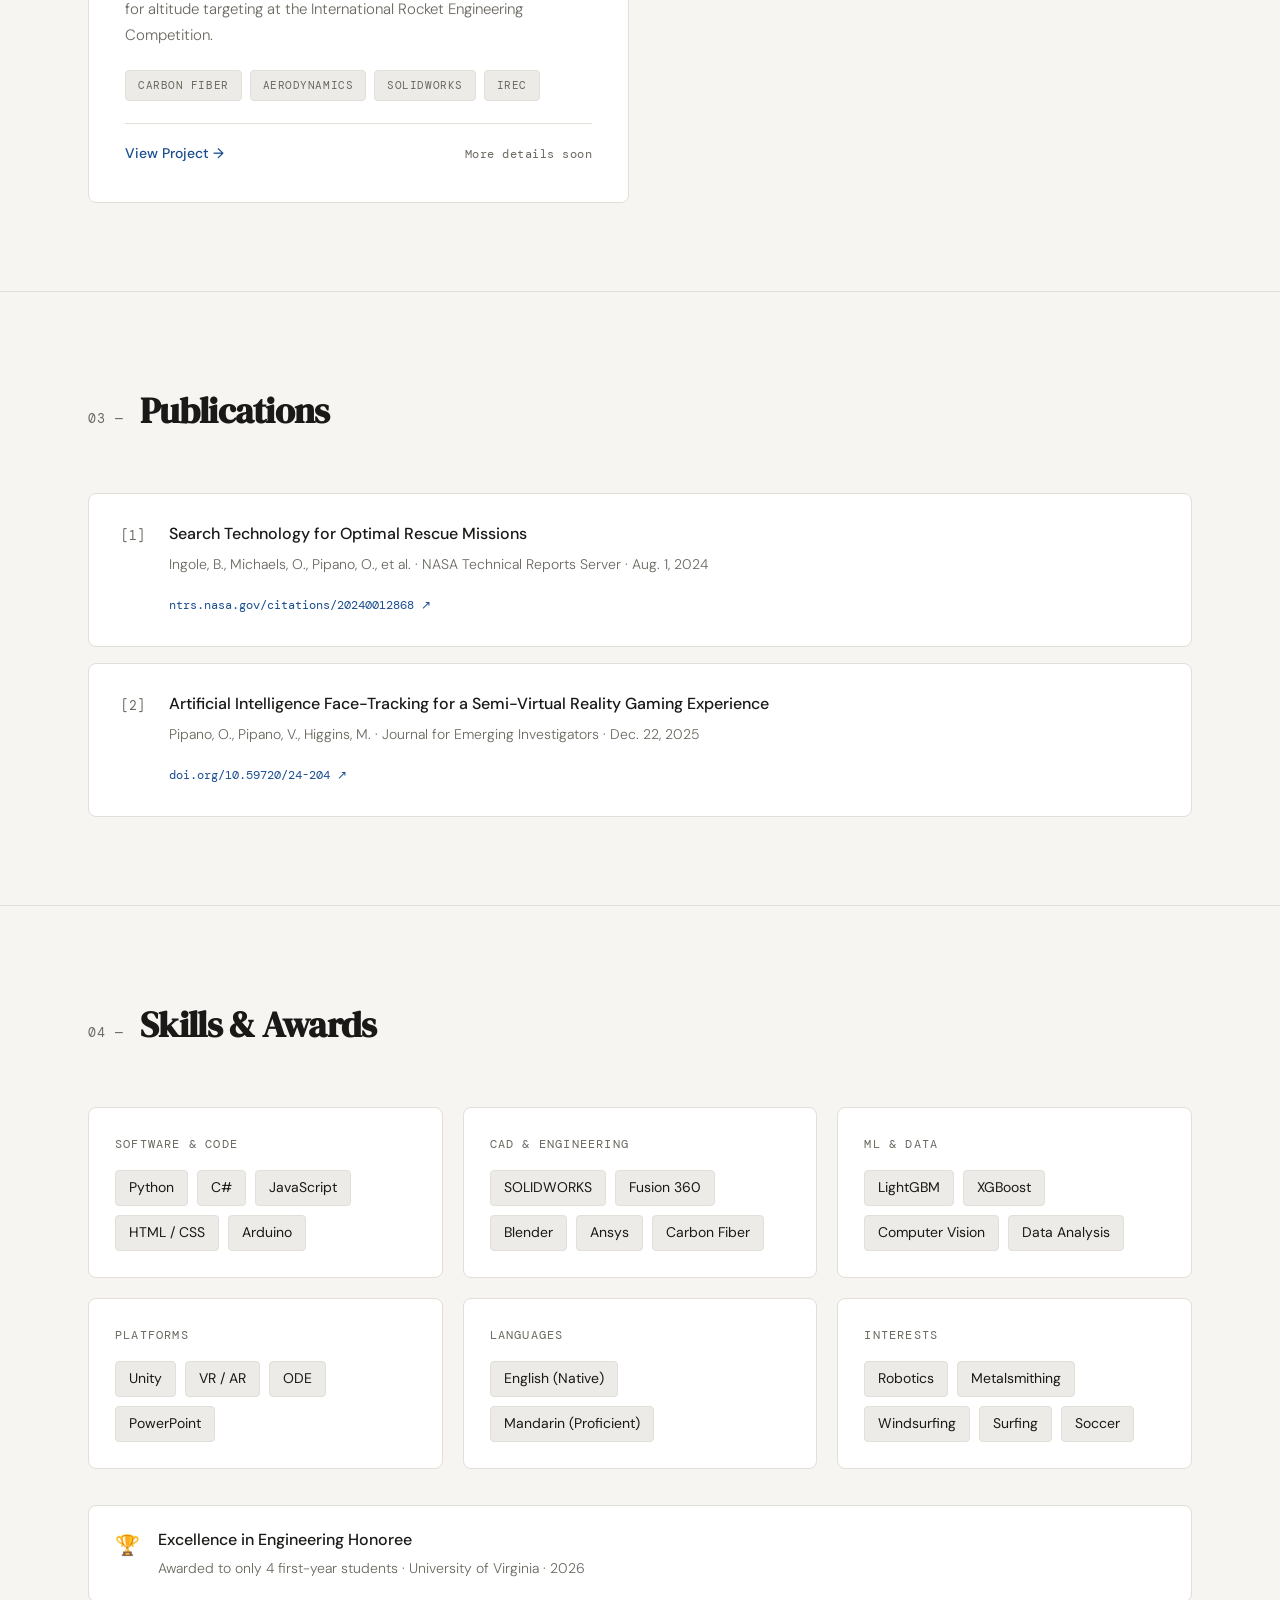
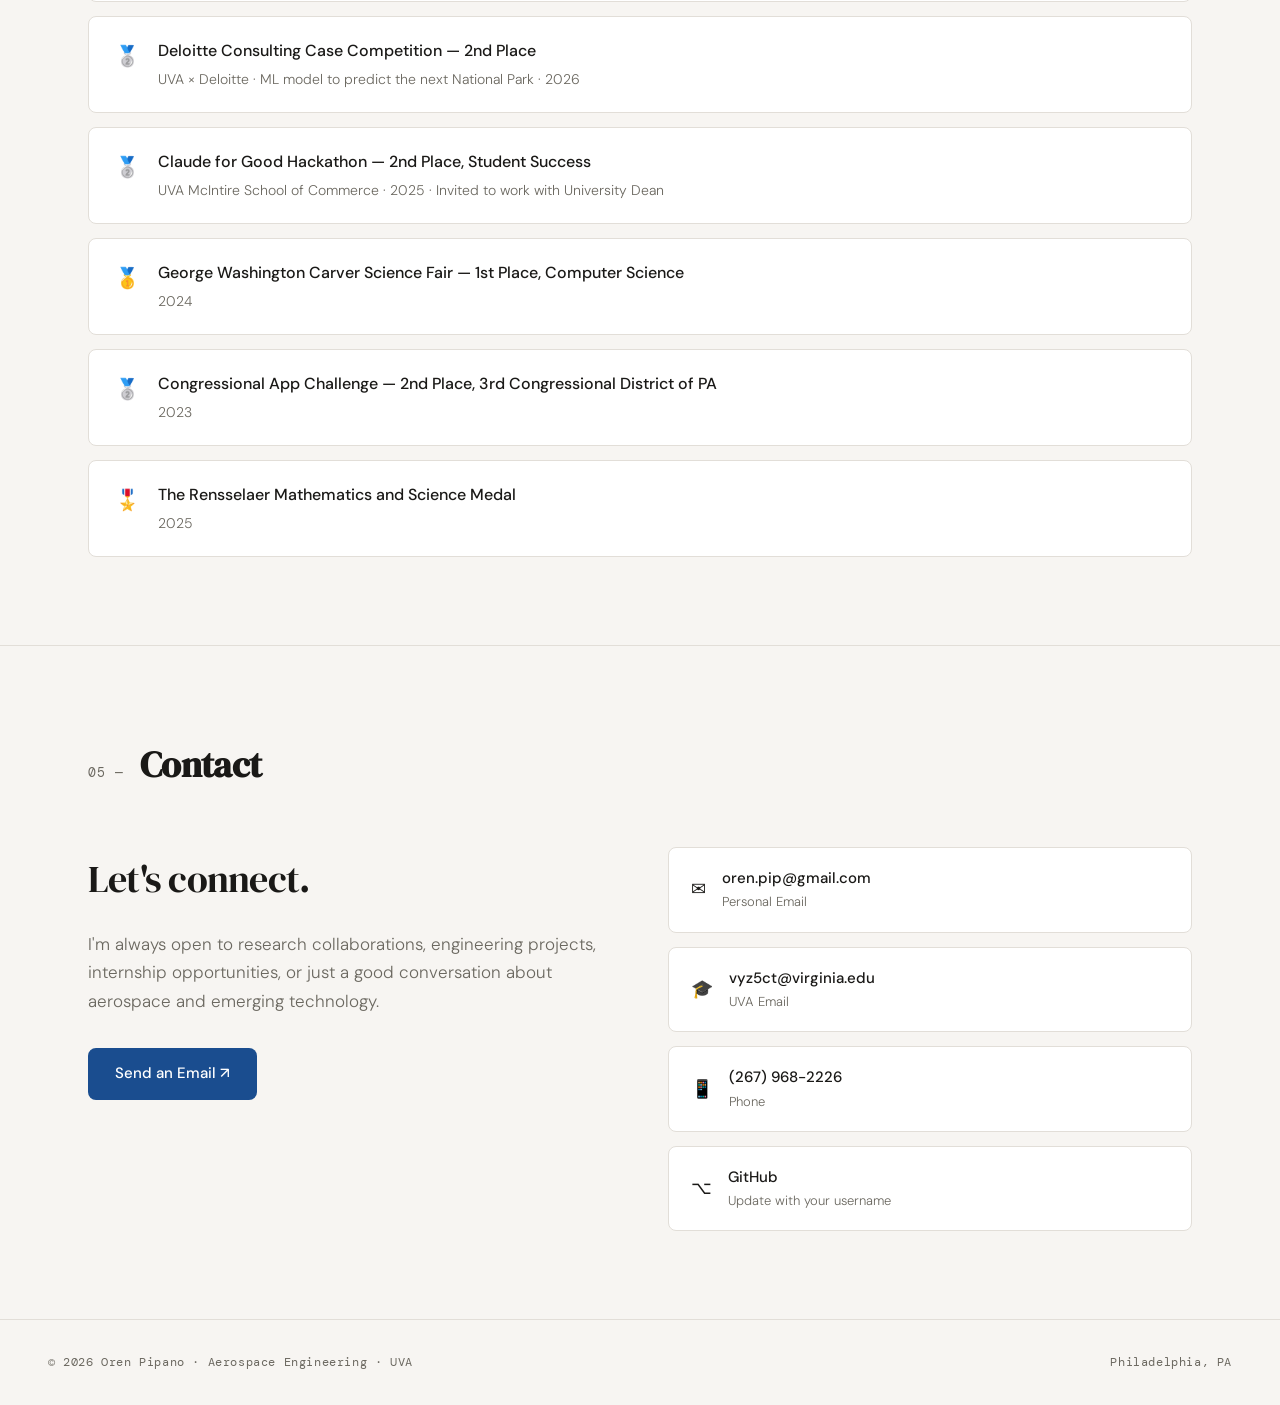
==== commit 51e2bdc9: "Add files via upload" ====
--- a/index (1).html
+++ b/index (1).html
@@ -7,506 +7,141 @@
   <link rel="preconnect" href="https://fonts.googleapis.com">
   <link rel="preconnect" href="https://fonts.gstatic.com" crossorigin>
   <link href="https://fonts.googleapis.com/css2?family=DM+Serif+Display:ital@0;1&family=DM+Mono:wght@300;400;500&family=DM+Sans:ital,opsz,wght@0,9..40,300;0,9..40,400;0,9..40,500;1,9..40,300&display=swap" rel="stylesheet">
+  <link rel="stylesheet" href="style.css">
   <style>
-    /* ─── RESET & BASE ─────────────────────────────────── */
-    *, *::before, *::after { box-sizing: border-box; margin: 0; padding: 0; }
-
-    :root {
-      --bg:        #F7F5F2;
-      --surface:   #FFFFFF;
-      --ink:       #1A1917;
-      --ink-muted: #6B6860;
-      --accent:    #1A4D8F;
-      --accent-lt: #EBF0F9;
-      --border:    #E2DED8;
-      --tag-bg:    #EDEBE7;
-      --radius:    6px;
-      --max:       860px;
-      --transition: 0.22s ease;
-    }
-
-    html { scroll-behavior: smooth; }
-
-    body {
-      font-family: 'DM Sans', sans-serif;
-      background: var(--bg);
-      color: var(--ink);
-      font-size: 15px;
-      line-height: 1.65;
-      -webkit-font-smoothing: antialiased;
-    }
-
-    a { color: inherit; text-decoration: none; }
-    img { display: block; max-width: 100%; }
-
-    /* ─── LAYOUT ───────────────────────────────────────── */
-    .container { max-width: var(--max); margin: 0 auto; padding: 0 28px; }
-
-    section { padding: 80px 0; }
-    section + section { border-top: 1px solid var(--border); }
-
-    /* ─── NAV ──────────────────────────────────────────── */
-    nav {
-      position: sticky; top: 0; z-index: 100;
-      background: rgba(247,245,242,0.92);
-      backdrop-filter: blur(12px);
-      border-bottom: 1px solid var(--border);
-      padding: 18px 28px;
-    }
-
-    .nav-inner {
-      max-width: var(--max); margin: 0 auto;
-      display: flex; align-items: center; justify-content: space-between;
-    }
-
-    .nav-logo {
-      font-family: 'DM Serif Display', serif;
-      font-size: 18px; letter-spacing: -0.02em;
-    }
-
-    .nav-links {
-      display: flex; gap: 32px; list-style: none;
-    }
-
-    .nav-links a {
-      font-size: 13px; font-weight: 500; letter-spacing: 0.04em;
-      text-transform: uppercase; color: var(--ink-muted);
-      transition: color var(--transition);
-    }
-    .nav-links a:hover { color: var(--ink); }
-
-    /* ─── HERO ─────────────────────────────────────────── */
-    #hero {
-      padding: 100px 0 80px;
-      border-bottom: 1px solid var(--border);
-    }
+    #hero { padding: 100px 0 88px; border-bottom: 1px solid var(--border); }
 
     .hero-eyebrow {
       font-family: 'DM Mono', monospace;
-      font-size: 12px; font-weight: 400;
+      font-size: 13px; font-weight: 400;
       letter-spacing: 0.12em; text-transform: uppercase;
-      color: var(--accent); margin-bottom: 20px;
+      color: var(--accent); margin-bottom: 22px;
     }
 
     .hero-name {
       font-family: 'DM Serif Display', serif;
-      font-size: clamp(42px, 7vw, 72px);
-      line-height: 1.05; letter-spacing: -0.03em;
-      margin-bottom: 24px;
-    }
-
-    .hero-name em {
-      font-style: italic; color: var(--ink-muted);
-    }
+      font-size: clamp(52px, 8vw, 88px);
+      line-height: 1.0; letter-spacing: -0.03em; margin-bottom: 28px;
+    }
+    .hero-name em { font-style: italic; color: var(--ink-muted); }
 
     .hero-desc {
-      max-width: 520px;
-      font-size: 17px; font-weight: 300;
-      color: var(--ink-muted); line-height: 1.7;
-      margin-bottom: 36px;
-    }
-
-    .hero-pills {
-      display: flex; flex-wrap: wrap; gap: 10px;
-      margin-bottom: 40px;
-    }
+      max-width: 600px; font-size: 19px; font-weight: 300;
+      color: var(--ink-muted); line-height: 1.75; margin-bottom: 40px;
+    }
+
+    .hero-pills { display: flex; flex-wrap: wrap; gap: 10px; margin-bottom: 44px; }
 
     .pill {
       font-family: 'DM Mono', monospace;
-      font-size: 11px; letter-spacing: 0.06em;
-      text-transform: uppercase;
+      font-size: 12px; letter-spacing: 0.06em; text-transform: uppercase;
       background: var(--tag-bg); color: var(--ink-muted);
-      border: 1px solid var(--border);
-      padding: 5px 12px; border-radius: 100px;
-    }
-
-    .hero-cta {
-      display: flex; gap: 12px; align-items: center;
-    }
-
-    .btn {
-      display: inline-flex; align-items: center; gap: 8px;
-      font-size: 13px; font-weight: 500;
-      padding: 10px 22px; border-radius: var(--radius);
-      transition: all var(--transition); cursor: pointer;
-      border: 1px solid transparent;
-    }
-
-    .btn-primary {
-      background: var(--accent); color: #fff;
-    }
-    .btn-primary:hover { background: #163f75; }
-
-    .btn-ghost {
-      background: transparent; color: var(--ink);
-      border-color: var(--border);
-    }
-    .btn-ghost:hover { background: var(--surface); border-color: var(--ink-muted); }
-
-    .hero-stats {
-      display: flex; gap: 40px; margin-top: 56px;
-      padding-top: 40px; border-top: 1px solid var(--border);
-    }
-
-    .stat-num {
-      font-family: 'DM Serif Display', serif;
-      font-size: 28px; letter-spacing: -0.02em;
-    }
-
-    .stat-label {
-      font-size: 12px; color: var(--ink-muted);
-      font-weight: 400; margin-top: 2px;
-    }
-
-    /* ─── SECTION HEADERS ──────────────────────────────── */
-    .section-header {
-      display: flex; align-items: baseline;
-      gap: 16px; margin-bottom: 48px;
-    }
-
-    .section-title {
-      font-family: 'DM Serif Display', serif;
-      font-size: 30px; letter-spacing: -0.02em;
-    }
-
-    .section-num {
-      font-family: 'DM Mono', monospace;
-      font-size: 12px; color: var(--ink-muted);
-      letter-spacing: 0.08em;
-    }
-
-    /* ─── ABOUT ────────────────────────────────────────── */
-    .about-grid {
-      display: grid; grid-template-columns: 1fr 1fr; gap: 48px;
-    }
-
-    .about-text p {
-      color: var(--ink-muted); margin-bottom: 16px;
-      font-weight: 300; font-size: 15.5px;
-    }
-
+      border: 1px solid var(--border); padding: 6px 14px; border-radius: 100px;
+    }
+
+    .hero-cta { display: flex; gap: 14px; align-items: center; flex-wrap: wrap; }
+
+    /* ABOUT */
+    .about-grid { display: grid; grid-template-columns: 1fr 1fr; gap: 56px; }
+    .about-text p { color: var(--ink-muted); margin-bottom: 20px; font-weight: 300; font-size: 17px; }
     .about-text p strong { color: var(--ink); font-weight: 500; }
-
-    .edu-card {
+    .edu-card { background: var(--surface); border: 1px solid var(--border); border-radius: var(--radius); padding: 28px; margin-bottom: 18px; }
+    .edu-school { font-weight: 500; font-size: 17px; margin-bottom: 6px; }
+    .edu-degree { font-size: 15px; color: var(--ink-muted); margin-bottom: 8px; line-height: 1.5; }
+    .edu-gpa { font-family: 'DM Mono', monospace; font-size: 13px; color: var(--accent); }
+
+    /* PROJECTS */
+    .projects-grid { display: grid; gap: 22px; grid-template-columns: repeat(2, 1fr); }
+
+    .project-card {
       background: var(--surface); border: 1px solid var(--border);
-      border-radius: var(--radius); padding: 24px;
-      margin-bottom: 16px;
-    }
-
-    .edu-school {
-      font-weight: 500; font-size: 15px; margin-bottom: 4px;
-    }
-    .edu-degree {
-      font-size: 13px; color: var(--ink-muted); margin-bottom: 6px;
-    }
-    .edu-gpa {
-      font-family: 'DM Mono', monospace;
-      font-size: 12px; color: var(--accent);
-    }
-
-    /* ─── PROJECTS ─────────────────────────────────────── */
-    .projects-grid {
-      display: grid; gap: 20px;
-    }
-
-    .project-card {
-      background: var(--surface);
-      border: 1px solid var(--border);
-      border-radius: var(--radius);
-      padding: 32px;
-      transition: all var(--transition);
-      position: relative; overflow: hidden;
-    }
-
+      border-radius: var(--radius); padding: 36px;
+      transition: all 0.25s ease; position: relative; overflow: hidden;
+      cursor: pointer; display: flex; flex-direction: column;
+      text-decoration: none; color: inherit;
+    }
     .project-card::before {
-      content: '';
-      position: absolute; left: 0; top: 0; bottom: 0;
+      content: ''; position: absolute; left: 0; top: 0; bottom: 0;
       width: 3px; background: var(--accent);
-      transform: scaleY(0); transform-origin: bottom;
-      transition: transform 0.3s ease;
-    }
-
-    .project-card:hover { border-color: #c8c4be; box-shadow: 0 4px 24px rgba(0,0,0,0.07); }
+      transform: scaleY(0); transform-origin: bottom; transition: transform 0.3s ease;
+    }
+    .project-card:hover { border-color: #b8b4ae; box-shadow: 0 6px 32px rgba(0,0,0,0.09); transform: translateY(-2px); }
     .project-card:hover::before { transform: scaleY(1); }
 
-    .project-top {
-      display: flex; justify-content: space-between;
-      align-items: flex-start; margin-bottom: 12px;
-    }
-
-    .project-title {
-      font-family: 'DM Serif Display', serif;
-      font-size: 20px; letter-spacing: -0.01em;
-    }
-
-    .project-year {
-      font-family: 'DM Mono', monospace;
-      font-size: 11px; color: var(--ink-muted);
-      letter-spacing: 0.06em; margin-top: 4px;
-    }
-
-    .project-badge {
-      font-size: 11px; font-weight: 500;
-      padding: 3px 10px; border-radius: 100px;
-      white-space: nowrap;
-    }
-
-    .badge-award { background: #FFF8E7; color: #92610A; border: 1px solid #F0D98A; }
-    .badge-research { background: #EBF0F9; color: var(--accent); border: 1px solid #C5D5ED; }
-    .badge-design { background: #F0EDF9; color: #5B3DB5; border: 1px solid #D0C5ED; }
-    .badge-engineering { background: #EDF9F0; color: #1A7A3F; border: 1px solid #B8E6C7; }
-    .badge-placeholder { background: var(--tag-bg); color: var(--ink-muted); border: 1px solid var(--border); }
-
-    .project-desc {
-      font-size: 14px; color: var(--ink-muted);
-      font-weight: 300; line-height: 1.65;
-      margin-bottom: 20px;
-    }
-
-    .project-tags {
-      display: flex; flex-wrap: wrap; gap: 8px;
-    }
-
-    .tag {
-      font-family: 'DM Mono', monospace;
-      font-size: 10px; letter-spacing: 0.05em; text-transform: uppercase;
-      background: var(--tag-bg); color: var(--ink-muted);
-      border: 1px solid var(--border);
-      padding: 4px 10px; border-radius: 4px;
-    }
-
-    .project-link {
-      display: inline-flex; align-items: center; gap: 6px;
-      margin-top: 20px;
-      font-size: 12px; font-weight: 500; color: var(--accent);
-      letter-spacing: 0.02em;
-      transition: gap var(--transition);
-    }
-    .project-link:hover { gap: 10px; }
-
-
-
-    /* ─── PUBLICATIONS ─────────────────────────────────── */
+    .project-top { display: flex; justify-content: space-between; align-items: flex-start; margin-bottom: 14px; gap: 12px; }
+    .project-title { font-family: 'DM Serif Display', serif; font-size: 22px; letter-spacing: -0.01em; }
+    .project-year { font-family: 'DM Mono', monospace; font-size: 12px; color: var(--ink-muted); letter-spacing: 0.06em; margin-top: 5px; }
+    .project-desc { font-size: 15px; color: var(--ink-muted); font-weight: 300; line-height: 1.7; margin-bottom: 22px; flex: 1; }
+    .project-tags { display: flex; flex-wrap: wrap; gap: 8px; }
+
+    .project-footer {
+      display: flex; align-items: center; justify-content: space-between;
+      margin-top: 22px; padding-top: 18px; border-top: 1px solid var(--border);
+    }
+    .view-label {
+      font-size: 14px; font-weight: 500; color: var(--accent);
+      display: flex; align-items: center; gap: 6px; transition: gap 0.2s ease;
+    }
+    .project-card:hover .view-label { gap: 10px; }
+    .coming-soon { font-size: 12px; color: var(--ink-muted); font-family: 'DM Mono', monospace; letter-spacing: 0.04em; }
+
+    /* PUBLICATIONS */
     .pub-list { display: grid; gap: 16px; }
-
-    .pub-card {
-      background: var(--surface);
-      border: 1px solid var(--border);
-      border-radius: var(--radius);
-      padding: 24px 28px;
-      display: flex; gap: 24px;
-      align-items: flex-start;
-      transition: border-color var(--transition);
-    }
-    .pub-card:hover { border-color: #c8c4be; }
-
-    .pub-num {
-      font-family: 'DM Mono', monospace;
-      font-size: 11px; color: var(--ink-muted);
-      margin-top: 3px; flex-shrink: 0;
-    }
-
-    .pub-title {
-      font-size: 14.5px; font-weight: 500;
-      margin-bottom: 6px; line-height: 1.4;
-    }
-
-    .pub-meta {
-      font-size: 12.5px; color: var(--ink-muted);
-      font-weight: 300; margin-bottom: 10px;
-    }
-
-    .pub-link {
-      font-family: 'DM Mono', monospace;
-      font-size: 11px; color: var(--accent);
-      letter-spacing: 0.04em;
-    }
-
-    /* ─── SKILLS ───────────────────────────────────────── */
-    .skills-grid {
-      display: grid; grid-template-columns: repeat(3, 1fr); gap: 20px;
-    }
-
-    .skill-group {
-      background: var(--surface);
-      border: 1px solid var(--border);
-      border-radius: var(--radius);
-      padding: 24px;
-    }
-
-    .skill-group-title {
-      font-family: 'DM Mono', monospace;
-      font-size: 11px; letter-spacing: 0.1em; text-transform: uppercase;
-      color: var(--ink-muted); margin-bottom: 14px;
-    }
-
-    .skill-items {
-      display: flex; flex-wrap: wrap; gap: 8px;
-    }
-
-    .skill-chip {
-      font-size: 12px; font-weight: 400;
-      background: var(--tag-bg); color: var(--ink);
-      border: 1px solid var(--border);
-      padding: 4px 11px; border-radius: 4px;
-    }
-
-    /* Awards */
-    .awards-list { display: grid; gap: 14px; margin-top: 32px; }
-
-    .award-item {
-      display: flex; gap: 16px; align-items: flex-start;
-      padding: 18px 24px;
-      background: var(--surface);
-      border: 1px solid var(--border);
-      border-radius: var(--radius);
-    }
-
-    .award-icon {
-      font-size: 18px; flex-shrink: 0; margin-top: 1px;
-    }
-
-    .award-name {
-      font-size: 14px; font-weight: 500; margin-bottom: 3px;
-    }
-
-    .award-org {
-      font-size: 12px; color: var(--ink-muted); font-weight: 300;
-    }
-
-    /* ─── CONTACT ──────────────────────────────────────── */
-    #contact { padding: 80px 0; }
-
-    .contact-inner {
-      display: grid; grid-template-columns: 1fr 1fr; gap: 48px;
-      align-items: start;
-    }
-
-    .contact-heading {
-      font-family: 'DM Serif Display', serif;
-      font-size: 32px; letter-spacing: -0.02em;
-      margin-bottom: 16px;
-    }
-
-    .contact-sub {
-      font-size: 15px; color: var(--ink-muted);
-      font-weight: 300; margin-bottom: 28px; line-height: 1.65;
-    }
-
-    .contact-links { display: grid; gap: 12px; }
-
-    .contact-link-item {
-      display: flex; align-items: center; gap: 14px;
-      padding: 16px 20px;
-      background: var(--surface);
-      border: 1px solid var(--border);
-      border-radius: var(--radius);
-      font-size: 14px; font-weight: 500;
-      transition: all var(--transition);
-    }
-    .contact-link-item:hover {
-      border-color: var(--accent);
-      background: var(--accent-lt);
-      color: var(--accent);
-    }
-
-    .contact-icon { font-size: 16px; }
-
-    .contact-detail {
-      font-size: 12px; color: var(--ink-muted); font-weight: 300;
-    }
-
-    /* ─── FOOTER ───────────────────────────────────────── */
-    footer {
-      border-top: 1px solid var(--border);
-      padding: 28px;
-      display: flex; justify-content: space-between; align-items: center;
-    }
-
-    .footer-text {
-      font-family: 'DM Mono', monospace;
-      font-size: 11px; color: var(--ink-muted); letter-spacing: 0.05em;
-    }
-
-    /* ─── RESPONSIVE ───────────────────────────────────── */
-
-    /* Prevent any horizontal overflow */
-    html, body { overflow-x: hidden; width: 100%; }
-
-    /* Fluid container */
-    .container { 
-      width: 100%; 
-      padding: 0 clamp(16px, 4vw, 28px); 
-    }
-
+    .pub-card { background: var(--surface); border: 1px solid var(--border); border-radius: var(--radius); padding: 28px 32px; display: flex; gap: 24px; align-items: flex-start; transition: border-color var(--transition); }
+    .pub-card:hover { border-color: #b8b4ae; }
+    .pub-num { font-family: 'DM Mono', monospace; font-size: 13px; color: var(--ink-muted); margin-top: 3px; flex-shrink: 0; }
+    .pub-title { font-size: 16px; font-weight: 500; margin-bottom: 8px; line-height: 1.45; }
+    .pub-meta { font-size: 14px; color: var(--ink-muted); font-weight: 300; margin-bottom: 12px; }
+    .pub-link { font-family: 'DM Mono', monospace; font-size: 12px; color: var(--accent); }
+
+    /* SKILLS */
+    .skills-grid { display: grid; grid-template-columns: repeat(3, 1fr); gap: 20px; }
+    .skill-group { background: var(--surface); border: 1px solid var(--border); border-radius: var(--radius); padding: 26px; }
+    .skill-group-title { font-family: 'DM Mono', monospace; font-size: 12px; letter-spacing: 0.1em; text-transform: uppercase; color: var(--ink-muted); margin-bottom: 16px; }
+    .skill-items { display: flex; flex-wrap: wrap; gap: 9px; }
+    .skill-chip { font-size: 14px; font-weight: 400; background: var(--tag-bg); color: var(--ink); border: 1px solid var(--border); padding: 5px 13px; border-radius: 4px; }
+
+    /* AWARDS */
+    .awards-list { display: grid; gap: 14px; margin-top: 36px; }
+    .award-item { display: flex; gap: 18px; align-items: flex-start; padding: 20px 26px; background: var(--surface); border: 1px solid var(--border); border-radius: var(--radius); }
+    .award-icon { font-size: 20px; flex-shrink: 0; margin-top: 2px; }
+    .award-name { font-size: 16px; font-weight: 500; margin-bottom: 4px; }
+    .award-org { font-size: 14px; color: var(--ink-muted); font-weight: 300; }
+
+    /* CONTACT */
+    .contact-inner { display: grid; grid-template-columns: 1fr 1fr; gap: 56px; align-items: start; }
+    .contact-heading { font-family: 'DM Serif Display', serif; font-size: 38px; letter-spacing: -0.02em; margin-bottom: 18px; }
+    .contact-sub { font-size: 17px; color: var(--ink-muted); font-weight: 300; margin-bottom: 32px; line-height: 1.7; }
+    .contact-links { display: grid; gap: 14px; }
+    .contact-link-item { display: flex; align-items: center; gap: 16px; padding: 18px 22px; background: var(--surface); border: 1px solid var(--border); border-radius: var(--radius); font-size: 15px; font-weight: 500; transition: all var(--transition); }
+    .contact-link-item:hover { border-color: var(--accent); background: var(--accent-lt); color: var(--accent); }
+    .contact-icon { font-size: 18px; }
+    .contact-detail { font-size: 13px; color: var(--ink-muted); font-weight: 300; }
+
+    /* RESPONSIVE */
     @media (max-width: 900px) {
       .skills-grid { grid-template-columns: repeat(2, 1fr); }
-    }
-
-    @media (max-width: 720px) {
-      :root { --max: 100%; }
-      .about-grid, .contact-inner { grid-template-columns: 1fr; gap: 32px; }
+      .projects-grid { grid-template-columns: 1fr; }
+    }
+    @media (max-width: 700px) {
+      .about-grid, .contact-inner { grid-template-columns: 1fr; gap: 36px; }
       .skills-grid { grid-template-columns: repeat(2, 1fr); gap: 14px; }
-
-      section { padding: 56px 0; }
-
-      .hero-name { font-size: clamp(36px, 10vw, 56px); }
-      .hero-desc { font-size: 15px; }
-
-      .hero-stats { 
-        gap: 20px; flex-wrap: wrap; 
-        padding-top: 28px; margin-top: 36px;
-      }
-      .stat-num { font-size: 22px; }
-
-      .hero-pills { gap: 8px; }
-      .pill { font-size: 10px; padding: 4px 10px; }
-
-      .nav-links { display: none; }
-
-      .project-top { flex-direction: column; gap: 8px; }
-      .project-badge { align-self: flex-start; }
-
-      .pub-card { flex-direction: column; gap: 8px; }
+      .hero-name { font-size: clamp(44px, 12vw, 72px); }
+      .hero-desc { font-size: 17px; }
+      .project-top { flex-direction: column; gap: 10px; }
+      .pub-card { flex-direction: column; gap: 10px; }
       .pub-num { display: none; }
-
-      .hero-cta { flex-wrap: wrap; }
-      .btn { font-size: 13px; padding: 9px 18px; }
-
-      footer .container { flex-direction: column; gap: 6px; text-align: center; }
-    }
-
+    }
     @media (max-width: 480px) {
       .skills-grid { grid-template-columns: 1fr; }
-      .hero-stats { gap: 16px; }
-      .section-title { font-size: 26px; }
-      .contact-heading { font-size: 26px; }
-      nav { padding: 14px 16px; }
-    }
-
-    /* ─── FADE IN ANIMATION ────────────────────────────── */
-    @keyframes fadeUp {
-      from { opacity: 0; transform: translateY(18px); }
-      to   { opacity: 1; transform: translateY(0); }
-    }
-
-    .fade-in {
-      opacity: 0;
-      animation: fadeUp 0.55s ease forwards;
-    }
-    .fade-in:nth-child(1) { animation-delay: 0.05s; }
-    .fade-in:nth-child(2) { animation-delay: 0.15s; }
-    .fade-in:nth-child(3) { animation-delay: 0.25s; }
-    .fade-in:nth-child(4) { animation-delay: 0.35s; }
-
+      .contact-heading { font-size: 30px; }
+    }
   </style>
 </head>
 <body>
-
-  <!-- ─── NAV ──────────────────────────────────────────── -->
   <nav>
     <div class="nav-inner">
-      <span class="nav-logo">Oren Pipano</span>
+      <a href="index.html" class="nav-logo">Oren Pipano</a>
       <ul class="nav-links">
         <li><a href="#about">About</a></li>
         <li><a href="#projects">Projects</a></li>
@@ -517,16 +152,11 @@
     </div>
   </nav>
 
-  <!-- ─── HERO ──────────────────────────────────────────── -->
   <section id="hero">
     <div class="container">
       <p class="hero-eyebrow fade-in">Aerospace Engineering · UVA · Class of 2029</p>
-      <h1 class="hero-name fade-in">
-        Oren<br><em>Pipano</em>
-      </h1>
-      <p class="hero-desc fade-in">
-        First-year aerospace engineering student building at the intersection of software, hardware, and space systems. Published NASA researcher, competition award winner, and hands-on builder.
-      </p>
+      <h1 class="hero-name fade-in">Oren<br><em>Pipano</em></h1>
+      <p class="hero-desc fade-in">First-year aerospace engineering student building at the intersection of software, hardware, and space systems. Published NASA researcher, competition award winner, and hands-on builder.</p>
       <div class="hero-pills fade-in">
         <span class="pill">Aerospace Engineering</span>
         <span class="pill">Machine Learning</span>
@@ -539,28 +169,9 @@
         <a href="mailto:oren.pip@gmail.com" class="btn btn-primary">Get in Touch ↗</a>
         <a href="https://ntrs.nasa.gov/citations/20240012868" target="_blank" class="btn btn-ghost">NASA Publication</a>
       </div>
-      <div class="hero-stats fade-in">
-        <div>
-          <div class="stat-num">3.72</div>
-          <div class="stat-label">UVA GPA · Dean's List</div>
-        </div>
-        <div>
-          <div class="stat-num">2</div>
-          <div class="stat-label">Published Papers</div>
-        </div>
-        <div>
-          <div class="stat-num">4×</div>
-          <div class="stat-label">High Honors (HS)</div>
-        </div>
-        <div>
-          <div class="stat-num">5+</div>
-          <div class="stat-label">Engineering Teams</div>
-        </div>
-      </div>
-    </div>
-  </section>
-
-  <!-- ─── ABOUT ─────────────────────────────────────────── -->
+    </div>
+  </section>
+
   <section id="about">
     <div class="container">
       <div class="section-header">
@@ -569,18 +180,10 @@
       </div>
       <div class="about-grid">
         <div class="about-text">
-          <p>
-            I'm a <strong>first-year Aerospace Engineering student</strong> at the University of Virginia's School of Engineering & Applied Science, pursuing problems that sit at the edge of what's currently possible.
-          </p>
-          <p>
-            My work spans from <strong>NASA drone research</strong> to space station architectural design, machine learning competition models, and prosthetic limb development. I'm equally comfortable writing Python, modeling in Fusion 360, and presenting to a boardroom.
-          </p>
-          <p>
-            I grew up in Philadelphia, competed nationally in science fairs and coding challenges, and am now contributing to UVA's Solar Car Team, Rocketry Team, and CavaLimb prosthetics project simultaneously.
-          </p>
-          <p>
-            I'm interested in advanced propulsion, structural systems for long-duration spaceflight, and the application of AI to engineering design workflows.
-          </p>
+          <p>I'm a <strong>first-year Aerospace Engineering student</strong> at the University of Virginia's School of Engineering & Applied Science, pursuing problems that sit at the edge of what's currently possible.</p>
+          <p>My work spans from <strong>NASA drone research</strong> to space station architectural design, machine learning competition models, and prosthetic limb development. I'm equally comfortable writing Python, modeling in Fusion 360, and presenting to a boardroom.</p>
+          <p>I grew up in Philadelphia, competed nationally in science fairs and coding challenges, and am now contributing to UVA's Solar Car Team, Rocketry Team, and CavaLimb prosthetics project simultaneously.</p>
+          <p>I'm interested in advanced propulsion, structural systems for long-duration spaceflight, and the application of AI to engineering design workflows.</p>
         </div>
         <div class="about-edu">
           <div class="edu-card">
@@ -598,24 +201,15 @@
     </div>
   </section>
 
-  <!-- ─── PROJECTS ──────────────────────────────────────── -->
   <section id="projects">
     <div class="container">
       <div class="section-header">
         <span class="section-num">02 —</span>
         <h2 class="section-title">Projects</h2>
       </div>
-
-      <!-- ════════════════════════════════════════════════
-           TO ADD A NEW PROJECT: Copy one <div class="project-card"> block,
-           paste it below the last card (before the .project-add div),
-           and update the fields. Change badge class to one of:
-           badge-award / badge-research / badge-design / badge-engineering
-      ═══════════════════════════════════════════════════ -->
       <div class="projects-grid">
 
-        <!-- PROJECT 1: Interstellar Gate -->
-        <div class="project-card">
+        <a href="project-interstellar-gate.html" class="project-card">
           <div class="project-top">
             <div>
               <div class="project-title">Interstellar Gate</div>
@@ -623,20 +217,20 @@
             </div>
             <span class="project-badge badge-design">Architectural Design</span>
           </div>
-          <p class="project-desc">
-            A lunar-orbit space station designed as an interplanetary exchange hub for the urbanized future of space. Features a non-rotating axial spine for microgravity docking and logistics, and a segmented habitation ring using the Dzhanibekov Effect — four moving masses that can flip the station's orientation on demand to reposition docking ports. Designed for multi-class simultaneous traffic, contamination-controlled crew transfer, and compact launch folding.
-          </p>
+          <p class="project-desc">A lunar-orbit space station designed as an interplanetary exchange hub. Features a non-rotating axial spine for microgravity docking and a segmented habitation ring that harnesses the Dzhanibekov Effect to flip its orientation on demand.</p>
           <div class="project-tags">
             <span class="tag">Blender 3D</span>
             <span class="tag">Space Architecture</span>
             <span class="tag">Orbital Mechanics</span>
             <span class="tag">Structural Design</span>
-            <span class="tag">Dzhanibekov Effect</span>
-          </div>
-        </div>
-
-        <!-- PROJECT 2: Deloitte Case Competition -->
-        <div class="project-card">
+          </div>
+          <div class="project-footer">
+            <span class="view-label">View Project →</span>
+            <span class="project-badge badge-design">PDF + Renders</span>
+          </div>
+        </a>
+
+        <a href="project-deloitte.html" class="project-card">
           <div class="project-top">
             <div>
               <div class="project-title">Cape Cod National Park Analysis</div>
@@ -644,114 +238,128 @@
             </div>
             <span class="project-badge badge-award">🥈 2nd Place</span>
           </div>
-          <p class="project-desc">
-            Evaluated five East Coast candidates for elevation to National Park status on behalf of Jefferson Strategy Group at UVA's Deloitte First Year Case Competition. Built a quantitative evaluation model using LightGBM and XGBoost (R² ≥ 0.94) to score candidates across economic impact, demand, national significance, and visitor experience. Recommended Cape Cod National Seashore — which generates $5.75B in economic output, 3.5× the next candidate, and supports 5,385 local jobs.
-          </p>
+          <p class="project-desc">Built a quantitative ML model (LightGBM + XGBoost, R²≥0.94) to evaluate five East Coast candidates for National Park designation. Recommended Cape Cod — $5.75B economic output, 3.5× the next candidate.</p>
           <div class="project-tags">
             <span class="tag">Python</span>
             <span class="tag">LightGBM</span>
             <span class="tag">XGBoost</span>
-            <span class="tag">Data Analysis</span>
             <span class="tag">Strategy Consulting</span>
           </div>
-        </div>
-
-        <!-- PROJECT 3: NASA Internship -->
-        <div class="project-card">
+          <div class="project-footer">
+            <span class="view-label">View Project →</span>
+            <span class="project-badge badge-award">PDF Deck</span>
+          </div>
+        </a>
+
+        <a href="project-nasa.html" class="project-card">
           <div class="project-top">
             <div>
               <div class="project-title">NASA Search & Rescue Drone</div>
-              <div class="project-year">Summer 2024 · NASA Ames Research Center</div>
+              <div class="project-year">Summer 2024 · NASA Ames</div>
             </div>
             <span class="project-badge badge-research">Published Research</span>
           </div>
-          <p class="project-desc">
-            As part of NASA's Aviation Concept Design Experience, designed a search-and-rescue drone optimized for storm-condition flight. Determined the optimal wing geometry for high-wind stability and integrated an AI pose estimation model alongside an AI voice-to-text model for autonomous victim detection. Presented findings to NASA professionals and co-authored a published technical memorandum on the NASA Technical Reports Server.
-          </p>
+          <p class="project-desc">Designed a storm-condition search-and-rescue drone at NASA Ames. Determined optimal wing geometry for high-wind stability and integrated AI pose estimation + voice-to-text models for autonomous victim detection.</p>
           <div class="project-tags">
             <span class="tag">Python</span>
             <span class="tag">AI / CV</span>
             <span class="tag">Aerodynamics</span>
             <span class="tag">Drone Design</span>
-            <span class="tag">Published</span>
-          </div>
-          <a href="https://ntrs.nasa.gov/citations/20240012868" target="_blank" class="project-link">
-            View on NASA TRS →
-          </a>
-        </div>
-
-        <!-- PROJECT 4: CavaLimb -->
-        <div class="project-card">
-          <div class="project-top">
-            <div>
-              <div class="project-title">CavaLimb — Prosthetic Arm</div>
-              <div class="project-year">2025–Present · UVA</div>
-            </div>
-            <span class="project-badge badge-engineering">Active Build</span>
-          </div>
-          <p class="project-desc">
-            Contributing to an interdisciplinary team developing a functional prosthetic arm. Specifically responsible for the design and mechanism of finger and hand movement — translating actuation inputs into natural, precise hand articulation. Combines mechanical design, servo systems, and embedded programming.
-          </p>
-          <div class="project-tags">
-            <span class="tag">Mechanical Design</span>
-            <span class="tag">Embedded Systems</span>
-            <span class="tag">CAD</span>
-            <span class="tag">Biomedical Engineering</span>
-          </div>
-        </div>
-
-        <!-- PROJECT 5: Solar Car & Rocketry -->
-        <div class="project-card">
-          <div class="project-top">
-            <div>
-              <div class="project-title">Solar Car · Rocketry Air-Brakes</div>
-              <div class="project-year">2025–Present · UVA Engineering Teams</div>
-            </div>
-            <span class="project-badge badge-engineering">Active Build</span>
-          </div>
-          <p class="project-desc">
-            On UVA's Solar Car Team, contributing to aerobody design and fabrication in carbon fiber — optimizing external geometry for drag reduction and structural performance. Concurrently, on the UVA Rocketry Team, designing air-brake systems for controlled altitude targeting in preparation for the International Rocket Engineering Competition (IREC).
-          </p>
-          <div class="project-tags">
-            <span class="tag">Carbon Fiber</span>
-            <span class="tag">Aerodynamics</span>
-            <span class="tag">SOLIDWORKS</span>
-            <span class="tag">Fusion 360</span>
-            <span class="tag">IREC</span>
-          </div>
-        </div>
-
-        <!-- PROJECT 6: AI Face Tracking -->
-        <div class="project-card">
+          </div>
+          <div class="project-footer">
+            <span class="view-label">View Project →</span>
+            <span class="project-badge badge-research">NASA Publication</span>
+          </div>
+        </a>
+
+        <a href="project-vr.html" class="project-card">
           <div class="project-top">
             <div>
               <div class="project-title">AI Face-Tracking VR Gaming</div>
-              <div class="project-year">2025 · Published Research</div>
+              <div class="project-year">2025 · Published</div>
             </div>
             <span class="project-badge badge-research">Published</span>
           </div>
-          <p class="project-desc">
-            Developed an artificial intelligence face-tracking system for a semi-virtual reality gaming experience. The system uses real-time computer vision to translate facial movements and expressions into in-game interactions, creating an immersive hybrid physical-virtual interface. Published in the Journal for Emerging Investigators.
-          </p>
+          <p class="project-desc">Built a real-time AI face-tracking system translating facial movements into in-game interactions for a semi-virtual reality experience. Published in the Journal for Emerging Investigators.</p>
           <div class="project-tags">
             <span class="tag">Python</span>
             <span class="tag">Computer Vision</span>
             <span class="tag">Unity / C#</span>
             <span class="tag">VR</span>
-            <span class="tag">Published</span>
-          </div>
-          <a href="https://doi.org/10.59720/24-204" target="_blank" class="project-link">
-            View Publication →
-          </a>
-        </div>
-
-
-
-      </div>
-    </div>
-  </section>
-
-  <!-- ─── PUBLICATIONS ──────────────────────────────────── -->
+          </div>
+          <div class="project-footer">
+            <span class="view-label">View Project →</span>
+            <span class="project-badge badge-research">Journal Paper</span>
+          </div>
+        </a>
+
+        <a href="project-drone.html" class="project-card">
+          <div class="project-top">
+            <div>
+              <div class="project-title">FPV Drone — From Scratch</div>
+              <div class="project-year">2024–2025</div>
+            </div>
+            <span class="project-badge badge-engineering">Hardware Build</span>
+          </div>
+          <p class="project-desc">Designed, 3D printed, and assembled a fully custom FPV freestyle drone — optimizing frame geometry for strength-to-weight, wiring a SpeedyBee F405 flight stack, and tuning PID performance in Betaflight.</p>
+          <div class="project-tags">
+            <span class="tag">3D Printing</span>
+            <span class="tag">Betaflight</span>
+            <span class="tag">Embedded Systems</span>
+            <span class="tag">Soldering</span>
+          </div>
+          <div class="project-footer">
+            <span class="view-label">View Project →</span>
+            <span class="project-badge badge-engineering">Video + Photos</span>
+          </div>
+        </a>
+
+        <a href="project-cavalimb.html" class="project-card">
+          <div class="project-top">
+            <div>
+              <div class="project-title">CavaLimb — Prosthetic Arm</div>
+              <div class="project-year">2025–Present · UVA</div>
+            </div>
+            <span class="project-badge badge-engineering">Active Build</span>
+          </div>
+          <p class="project-desc">Developing finger and hand movement mechanisms for a functional prosthetic arm. Responsible for translating actuation inputs into natural, precise hand articulation using mechanical design and embedded systems.</p>
+          <div class="project-tags">
+            <span class="tag">Mechanical Design</span>
+            <span class="tag">Embedded Systems</span>
+            <span class="tag">CAD</span>
+            <span class="tag">Biomedical</span>
+          </div>
+          <div class="project-footer">
+            <span class="view-label">View Project →</span>
+            <span class="coming-soon">More details soon</span>
+          </div>
+        </a>
+
+        <a href="project-solar-rocketry.html" class="project-card">
+          <div class="project-top">
+            <div>
+              <div class="project-title">Solar Car · Rocketry Air-Brakes</div>
+              <div class="project-year">2025–Present · UVA Teams</div>
+            </div>
+            <span class="project-badge badge-engineering">Active Build</span>
+          </div>
+          <p class="project-desc">On the Solar Car Team designing carbon fiber aerobody geometry. Simultaneously on the Rocketry Team developing air-brake systems for altitude targeting at the International Rocket Engineering Competition.</p>
+          <div class="project-tags">
+            <span class="tag">Carbon Fiber</span>
+            <span class="tag">Aerodynamics</span>
+            <span class="tag">SOLIDWORKS</span>
+            <span class="tag">IREC</span>
+          </div>
+          <div class="project-footer">
+            <span class="view-label">View Project →</span>
+            <span class="coming-soon">More details soon</span>
+          </div>
+        </a>
+
+      </div>
+    </div>
+  </section>
+
   <section id="publications">
     <div class="container">
       <div class="section-header">
@@ -759,9 +367,6 @@
         <h2 class="section-title">Publications</h2>
       </div>
       <div class="pub-list">
-
-        <!-- ════════ TO ADD A PUBLICATION: Copy a pub-card block and update ════════ -->
-
         <div class="pub-card">
           <div class="pub-num">[1]</div>
           <div>
@@ -770,7 +375,6 @@
             <a href="https://ntrs.nasa.gov/citations/20240012868" target="_blank" class="pub-link">ntrs.nasa.gov/citations/20240012868 ↗</a>
           </div>
         </div>
-
         <div class="pub-card">
           <div class="pub-num">[2]</div>
           <div>
@@ -779,57 +383,45 @@
             <a href="https://doi.org/10.59720/24-204" target="_blank" class="pub-link">doi.org/10.59720/24-204 ↗</a>
           </div>
         </div>
-
-      </div>
-    </div>
-  </section>
-
-  <!-- ─── SKILLS & AWARDS ───────────────────────────────── -->
+      </div>
+    </div>
+  </section>
+
   <section id="skills">
     <div class="container">
       <div class="section-header">
         <span class="section-num">04 —</span>
         <h2 class="section-title">Skills &amp; Awards</h2>
       </div>
-
       <div class="skills-grid">
         <div class="skill-group">
           <div class="skill-group-title">Software & Code</div>
           <div class="skill-items">
-            <span class="skill-chip">Python</span>
-            <span class="skill-chip">C#</span>
-            <span class="skill-chip">JavaScript</span>
-            <span class="skill-chip">HTML / CSS</span>
+            <span class="skill-chip">Python</span><span class="skill-chip">C#</span>
+            <span class="skill-chip">JavaScript</span><span class="skill-chip">HTML / CSS</span>
             <span class="skill-chip">Arduino</span>
           </div>
         </div>
         <div class="skill-group">
           <div class="skill-group-title">CAD & Engineering</div>
           <div class="skill-items">
-            <span class="skill-chip">SOLIDWORKS</span>
-            <span class="skill-chip">Fusion 360</span>
-            <span class="skill-chip">Blender</span>
-            <span class="skill-chip">Ansys</span>
+            <span class="skill-chip">SOLIDWORKS</span><span class="skill-chip">Fusion 360</span>
+            <span class="skill-chip">Blender</span><span class="skill-chip">Ansys</span>
             <span class="skill-chip">Carbon Fiber</span>
           </div>
         </div>
         <div class="skill-group">
           <div class="skill-group-title">ML & Data</div>
           <div class="skill-items">
-            <span class="skill-chip">LightGBM</span>
-            <span class="skill-chip">XGBoost</span>
-            <span class="skill-chip">Computer Vision</span>
-            <span class="skill-chip">Excel</span>
-            <span class="skill-chip">Data Analysis</span>
+            <span class="skill-chip">LightGBM</span><span class="skill-chip">XGBoost</span>
+            <span class="skill-chip">Computer Vision</span><span class="skill-chip">Data Analysis</span>
           </div>
         </div>
         <div class="skill-group">
           <div class="skill-group-title">Platforms</div>
           <div class="skill-items">
-            <span class="skill-chip">Unity</span>
-            <span class="skill-chip">VR / AR</span>
-            <span class="skill-chip">ODE</span>
-            <span class="skill-chip">PowerPoint</span>
+            <span class="skill-chip">Unity</span><span class="skill-chip">VR / AR</span>
+            <span class="skill-chip">ODE</span><span class="skill-chip">PowerPoint</span>
           </div>
         </div>
         <div class="skill-group">
@@ -842,64 +434,23 @@
         <div class="skill-group">
           <div class="skill-group-title">Interests</div>
           <div class="skill-items">
-            <span class="skill-chip">Robotics</span>
-            <span class="skill-chip">Metalsmithing</span>
-            <span class="skill-chip">Windsurfing</span>
-            <span class="skill-chip">Surfing</span>
+            <span class="skill-chip">Robotics</span><span class="skill-chip">Metalsmithing</span>
+            <span class="skill-chip">Windsurfing</span><span class="skill-chip">Surfing</span>
             <span class="skill-chip">Soccer</span>
           </div>
         </div>
       </div>
-
       <div class="awards-list">
-        <div class="award-item">
-          <div class="award-icon">🏆</div>
-          <div>
-            <div class="award-name">Excellence in Engineering Honoree</div>
-            <div class="award-org">Awarded to only 4 first-year students · University of Virginia · 2026</div>
-          </div>
-        </div>
-        <div class="award-item">
-          <div class="award-icon">🥈</div>
-          <div>
-            <div class="award-name">Deloitte Consulting Case Competition — 2nd Place</div>
-            <div class="award-org">UVA × Deloitte · ML model to predict the next National Park · 2026</div>
-          </div>
-        </div>
-        <div class="award-item">
-          <div class="award-icon">🥈</div>
-          <div>
-            <div class="award-name">Claude for Good Hackathon — 2nd Place, Student Success</div>
-            <div class="award-org">UVA McIntire School of Commerce · 2025 · Invited to work with University Dean</div>
-          </div>
-        </div>
-        <div class="award-item">
-          <div class="award-icon">🥇</div>
-          <div>
-            <div class="award-name">George Washington Carver Science Fair — 1st Place, Computer Science</div>
-            <div class="award-org">2024</div>
-          </div>
-        </div>
-        <div class="award-item">
-          <div class="award-icon">🥈</div>
-          <div>
-            <div class="award-name">Congressional App Challenge — 2nd Place, 3rd Congressional District of PA</div>
-            <div class="award-org">2023</div>
-          </div>
-        </div>
-        <div class="award-item">
-          <div class="award-icon">🎖️</div>
-          <div>
-            <div class="award-name">The Rensselaer Mathematics and Science Medal</div>
-            <div class="award-org">2025</div>
-          </div>
-        </div>
-      </div>
-
-    </div>
-  </section>
-
-  <!-- ─── CONTACT ───────────────────────────────────────── -->
+        <div class="award-item"><div class="award-icon">🏆</div><div><div class="award-name">Excellence in Engineering Honoree</div><div class="award-org">Awarded to only 4 first-year students · University of Virginia · 2026</div></div></div>
+        <div class="award-item"><div class="award-icon">🥈</div><div><div class="award-name">Deloitte Consulting Case Competition — 2nd Place</div><div class="award-org">UVA × Deloitte · ML model to predict the next National Park · 2026</div></div></div>
+        <div class="award-item"><div class="award-icon">🥈</div><div><div class="award-name">Claude for Good Hackathon — 2nd Place, Student Success</div><div class="award-org">UVA McIntire School of Commerce · 2025 · Invited to work with University Dean</div></div></div>
+        <div class="award-item"><div class="award-icon">🥇</div><div><div class="award-name">George Washington Carver Science Fair — 1st Place, Computer Science</div><div class="award-org">2024</div></div></div>
+        <div class="award-item"><div class="award-icon">🥈</div><div><div class="award-name">Congressional App Challenge — 2nd Place, 3rd Congressional District of PA</div><div class="award-org">2023</div></div></div>
+        <div class="award-item"><div class="award-icon">🎖️</div><div><div class="award-name">The Rensselaer Mathematics and Science Medal</div><div class="award-org">2025</div></div></div>
+      </div>
+    </div>
+  </section>
+
   <section id="contact">
     <div class="container">
       <div class="section-header">
@@ -909,52 +460,22 @@
       <div class="contact-inner">
         <div>
           <p class="contact-heading">Let's connect.</p>
-          <p class="contact-sub">
-            I'm always open to research collaborations, engineering projects, internship opportunities, or just a good conversation about aerospace and emerging technology.
-          </p>
+          <p class="contact-sub">I'm always open to research collaborations, engineering projects, internship opportunities, or just a good conversation about aerospace and emerging technology.</p>
           <a href="mailto:oren.pip@gmail.com" class="btn btn-primary">Send an Email ↗</a>
         </div>
         <div class="contact-links">
-          <a href="mailto:oren.pip@gmail.com" class="contact-link-item">
-            <span class="contact-icon">✉</span>
-            <div>
-              <div>oren.pip@gmail.com</div>
-              <div class="contact-detail">Personal Email</div>
-            </div>
-          </a>
-          <a href="mailto:vyz5ct@virginia.edu" class="contact-link-item">
-            <span class="contact-icon">🎓</span>
-            <div>
-              <div>vyz5ct@virginia.edu</div>
-              <div class="contact-detail">UVA Email</div>
-            </div>
-          </a>
-          <a href="tel:+12679682226" class="contact-link-item">
-            <span class="contact-icon">📱</span>
-            <div>
-              <div>(267) 968-2226</div>
-              <div class="contact-detail">Phone</div>
-            </div>
-          </a>
-          <!-- Update href below with your GitHub URL once you have it -->
-          <a href="https://github.com/" target="_blank" class="contact-link-item">
-            <span class="contact-icon">⌥</span>
-            <div>
-              <div>GitHub</div>
-              <div class="contact-detail">Update with your username</div>
-            </div>
-          </a>
-        </div>
-      </div>
-    </div>
-  </section>
-
-  <!-- ─── FOOTER ────────────────────────────────────────── -->
+          <a href="mailto:oren.pip@gmail.com" class="contact-link-item"><span class="contact-icon">✉</span><div><div>oren.pip@gmail.com</div><div class="contact-detail">Personal Email</div></div></a>
+          <a href="mailto:vyz5ct@virginia.edu" class="contact-link-item"><span class="contact-icon">🎓</span><div><div>vyz5ct@virginia.edu</div><div class="contact-detail">UVA Email</div></div></a>
+          <a href="tel:+12679682226" class="contact-link-item"><span class="contact-icon">📱</span><div><div>(267) 968-2226</div><div class="contact-detail">Phone</div></div></a>
+          <a href="https://github.com/" target="_blank" class="contact-link-item"><span class="contact-icon">⌥</span><div><div>GitHub</div><div class="contact-detail">Update with your username</div></div></a>
+        </div>
+      </div>
+    </div>
+  </section>
+
   <footer>
-    <div class="container" style="display:flex;justify-content:space-between;align-items:center;width:100%;">
-      <span class="footer-text">© 2026 Oren Pipano · Aerospace Engineering · UVA</span>
-      <span class="footer-text">Philadelphia, PA</span>
-    </div>
+    <span class="footer-text">© 2026 Oren Pipano · Aerospace Engineering · UVA</span>
+    <span class="footer-text">Philadelphia, PA</span>
   </footer>
 
 </body>
--- a/style.css
+++ b/style.css
@@ -0,0 +1,156 @@
+/* ─── RESET & BASE ─────────────────────────────────── */
+*, *::before, *::after { box-sizing: border-box; margin: 0; padding: 0; }
+
+:root {
+  --bg:        #F7F5F2;
+  --surface:   #FFFFFF;
+  --ink:       #1A1917;
+  --ink-muted: #6B6860;
+  --accent:    #1A4D8F;
+  --accent-lt: #EBF0F9;
+  --border:    #E2DED8;
+  --tag-bg:    #EDEBE7;
+  --radius:    8px;
+  --max:       1200px;
+  --transition: 0.22s ease;
+}
+
+html { scroll-behavior: smooth; overflow-x: hidden; }
+
+body {
+  font-family: 'DM Sans', sans-serif;
+  background: var(--bg);
+  color: var(--ink);
+  font-size: 17px;
+  line-height: 1.7;
+  -webkit-font-smoothing: antialiased;
+  overflow-x: hidden;
+}
+
+a { color: inherit; text-decoration: none; }
+img { display: block; max-width: 100%; }
+
+/* ─── LAYOUT ───────────────────────────────────────── */
+.container { max-width: var(--max); margin: 0 auto; padding: 0 clamp(20px, 4vw, 48px); width: 100%; }
+
+section { padding: 88px 0; }
+section + section { border-top: 1px solid var(--border); }
+
+/* ─── NAV ──────────────────────────────────────────── */
+nav {
+  position: sticky; top: 0; z-index: 100;
+  background: rgba(247,245,242,0.94);
+  backdrop-filter: blur(14px);
+  border-bottom: 1px solid var(--border);
+  padding: 20px clamp(20px, 4vw, 48px);
+}
+
+.nav-inner {
+  max-width: var(--max); margin: 0 auto;
+  display: flex; align-items: center; justify-content: space-between;
+}
+
+.nav-logo {
+  font-family: 'DM Serif Display', serif;
+  font-size: 20px; letter-spacing: -0.02em;
+}
+
+.nav-links {
+  display: flex; gap: 36px; list-style: none;
+}
+
+.nav-links a {
+  font-size: 14px; font-weight: 500; letter-spacing: 0.04em;
+  text-transform: uppercase; color: var(--ink-muted);
+  transition: color var(--transition);
+}
+.nav-links a:hover { color: var(--ink); }
+
+/* ─── BUTTONS ──────────────────────────────────────── */
+.btn {
+  display: inline-flex; align-items: center; gap: 8px;
+  font-size: 15px; font-weight: 500;
+  padding: 12px 26px; border-radius: var(--radius);
+  transition: all var(--transition); cursor: pointer;
+  border: 1px solid transparent;
+}
+
+.btn-primary { background: var(--accent); color: #fff; }
+.btn-primary:hover { background: #163f75; }
+
+.btn-ghost {
+  background: transparent; color: var(--ink);
+  border-color: var(--border);
+}
+.btn-ghost:hover { background: var(--surface); border-color: var(--ink-muted); }
+
+/* ─── SECTION HEADERS ──────────────────────────────── */
+.section-header {
+  display: flex; align-items: baseline;
+  gap: 16px; margin-bottom: 52px;
+}
+
+.section-title {
+  font-family: 'DM Serif Display', serif;
+  font-size: 36px; letter-spacing: -0.02em;
+}
+
+.section-num {
+  font-family: 'DM Mono', monospace;
+  font-size: 13px; color: var(--ink-muted);
+  letter-spacing: 0.08em;
+}
+
+/* ─── BADGES ───────────────────────────────────────── */
+.project-badge {
+  font-size: 12px; font-weight: 500;
+  padding: 4px 12px; border-radius: 100px;
+  white-space: nowrap;
+}
+.badge-award     { background: #FFF8E7; color: #92610A; border: 1px solid #F0D98A; }
+.badge-research  { background: #EBF0F9; color: var(--accent); border: 1px solid #C5D5ED; }
+.badge-design    { background: #F0EDF9; color: #5B3DB5; border: 1px solid #D0C5ED; }
+.badge-engineering { background: #EDF9F0; color: #1A7A3F; border: 1px solid #B8E6C7; }
+
+/* ─── TAGS ─────────────────────────────────────────── */
+.tag {
+  font-family: 'DM Mono', monospace;
+  font-size: 11px; letter-spacing: 0.05em; text-transform: uppercase;
+  background: var(--tag-bg); color: var(--ink-muted);
+  border: 1px solid var(--border);
+  padding: 5px 12px; border-radius: 4px;
+}
+
+/* ─── FOOTER ───────────────────────────────────────── */
+footer {
+  border-top: 1px solid var(--border);
+  padding: 32px clamp(20px, 4vw, 48px);
+  display: flex; justify-content: space-between; align-items: center;
+  flex-wrap: wrap; gap: 12px;
+}
+
+.footer-text {
+  font-family: 'DM Mono', monospace;
+  font-size: 12px; color: var(--ink-muted); letter-spacing: 0.05em;
+}
+
+/* ─── FADE IN ──────────────────────────────────────── */
+@keyframes fadeUp {
+  from { opacity: 0; transform: translateY(20px); }
+  to   { opacity: 1; transform: translateY(0); }
+}
+.fade-in { opacity: 0; animation: fadeUp 0.55s ease forwards; }
+.fade-in:nth-child(1) { animation-delay: 0.05s; }
+.fade-in:nth-child(2) { animation-delay: 0.15s; }
+.fade-in:nth-child(3) { animation-delay: 0.25s; }
+.fade-in:nth-child(4) { animation-delay: 0.35s; }
+.fade-in:nth-child(5) { animation-delay: 0.45s; }
+
+/* ─── RESPONSIVE ───────────────────────────────────── */
+@media (max-width: 768px) {
+  body { font-size: 16px; }
+  .nav-links { display: none; }
+  section { padding: 60px 0; }
+  .section-title { font-size: 28px; }
+  footer { flex-direction: column; text-align: center; }
+}
